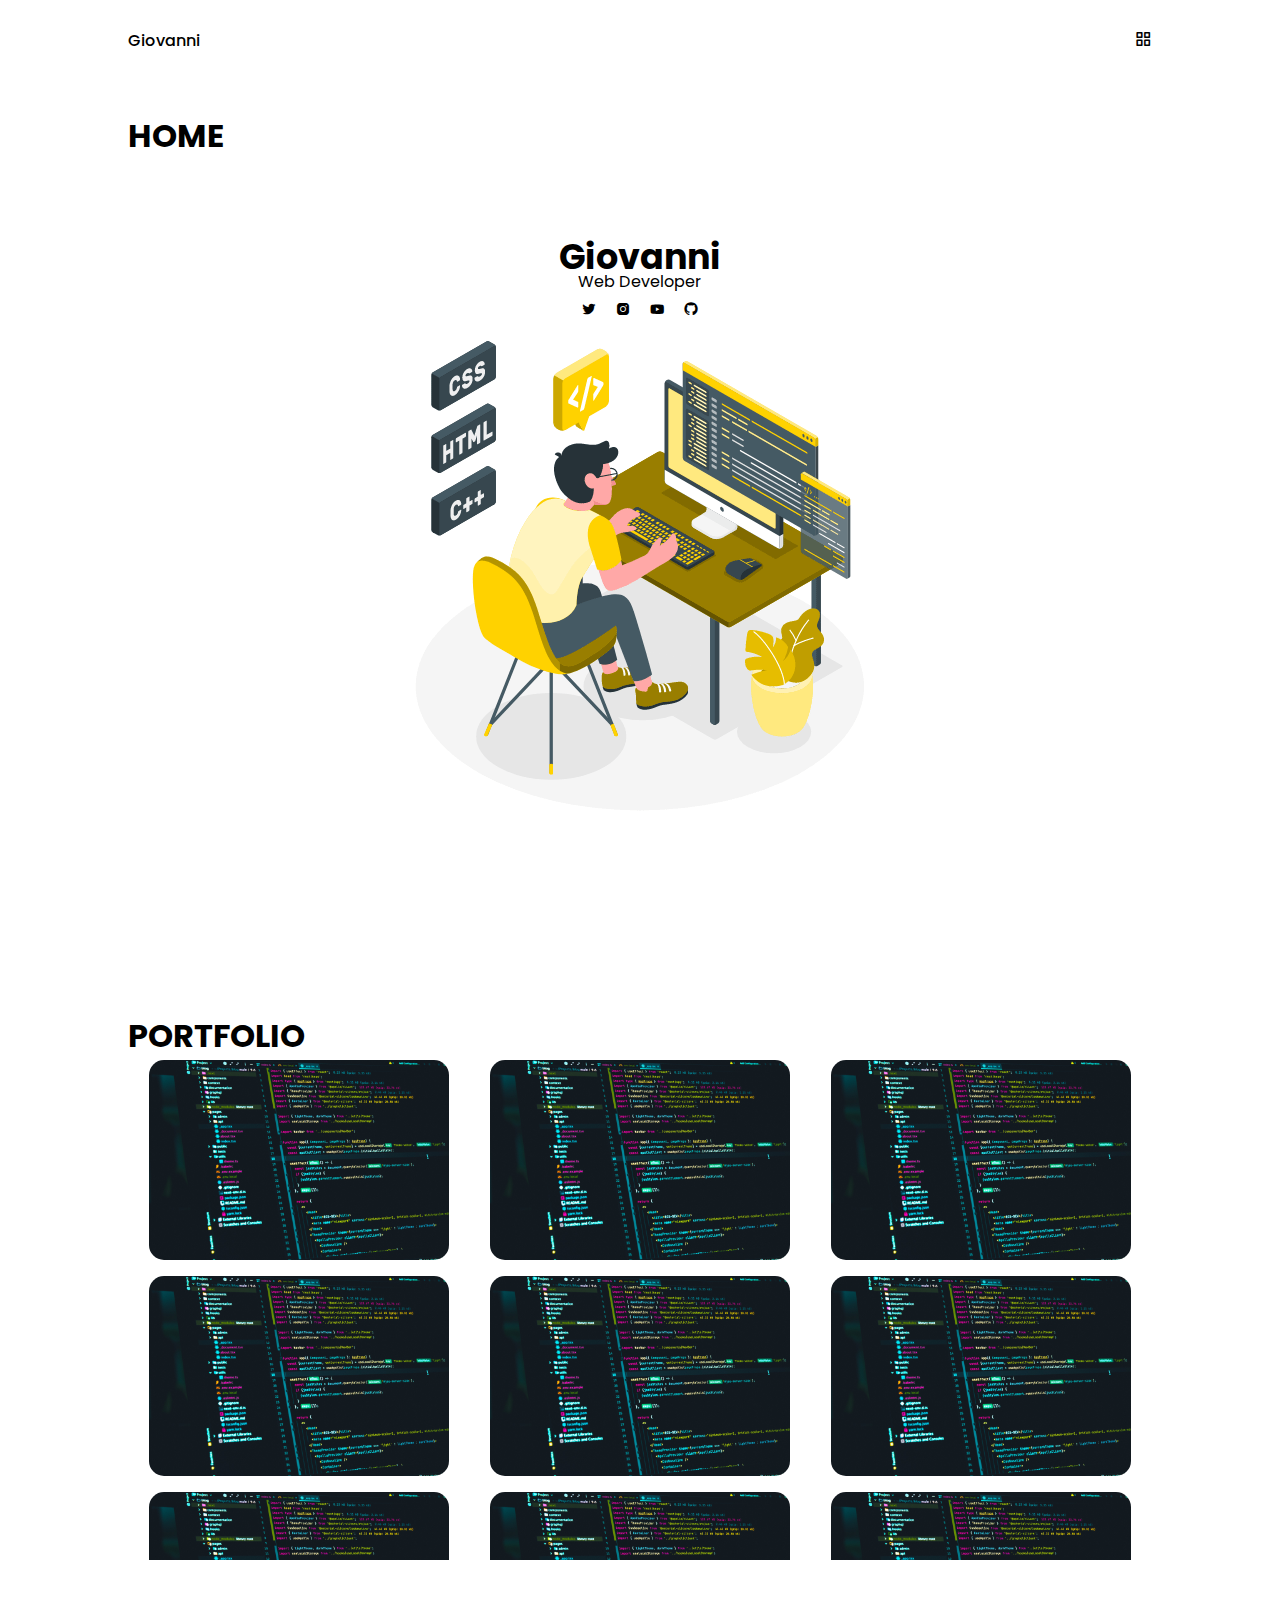
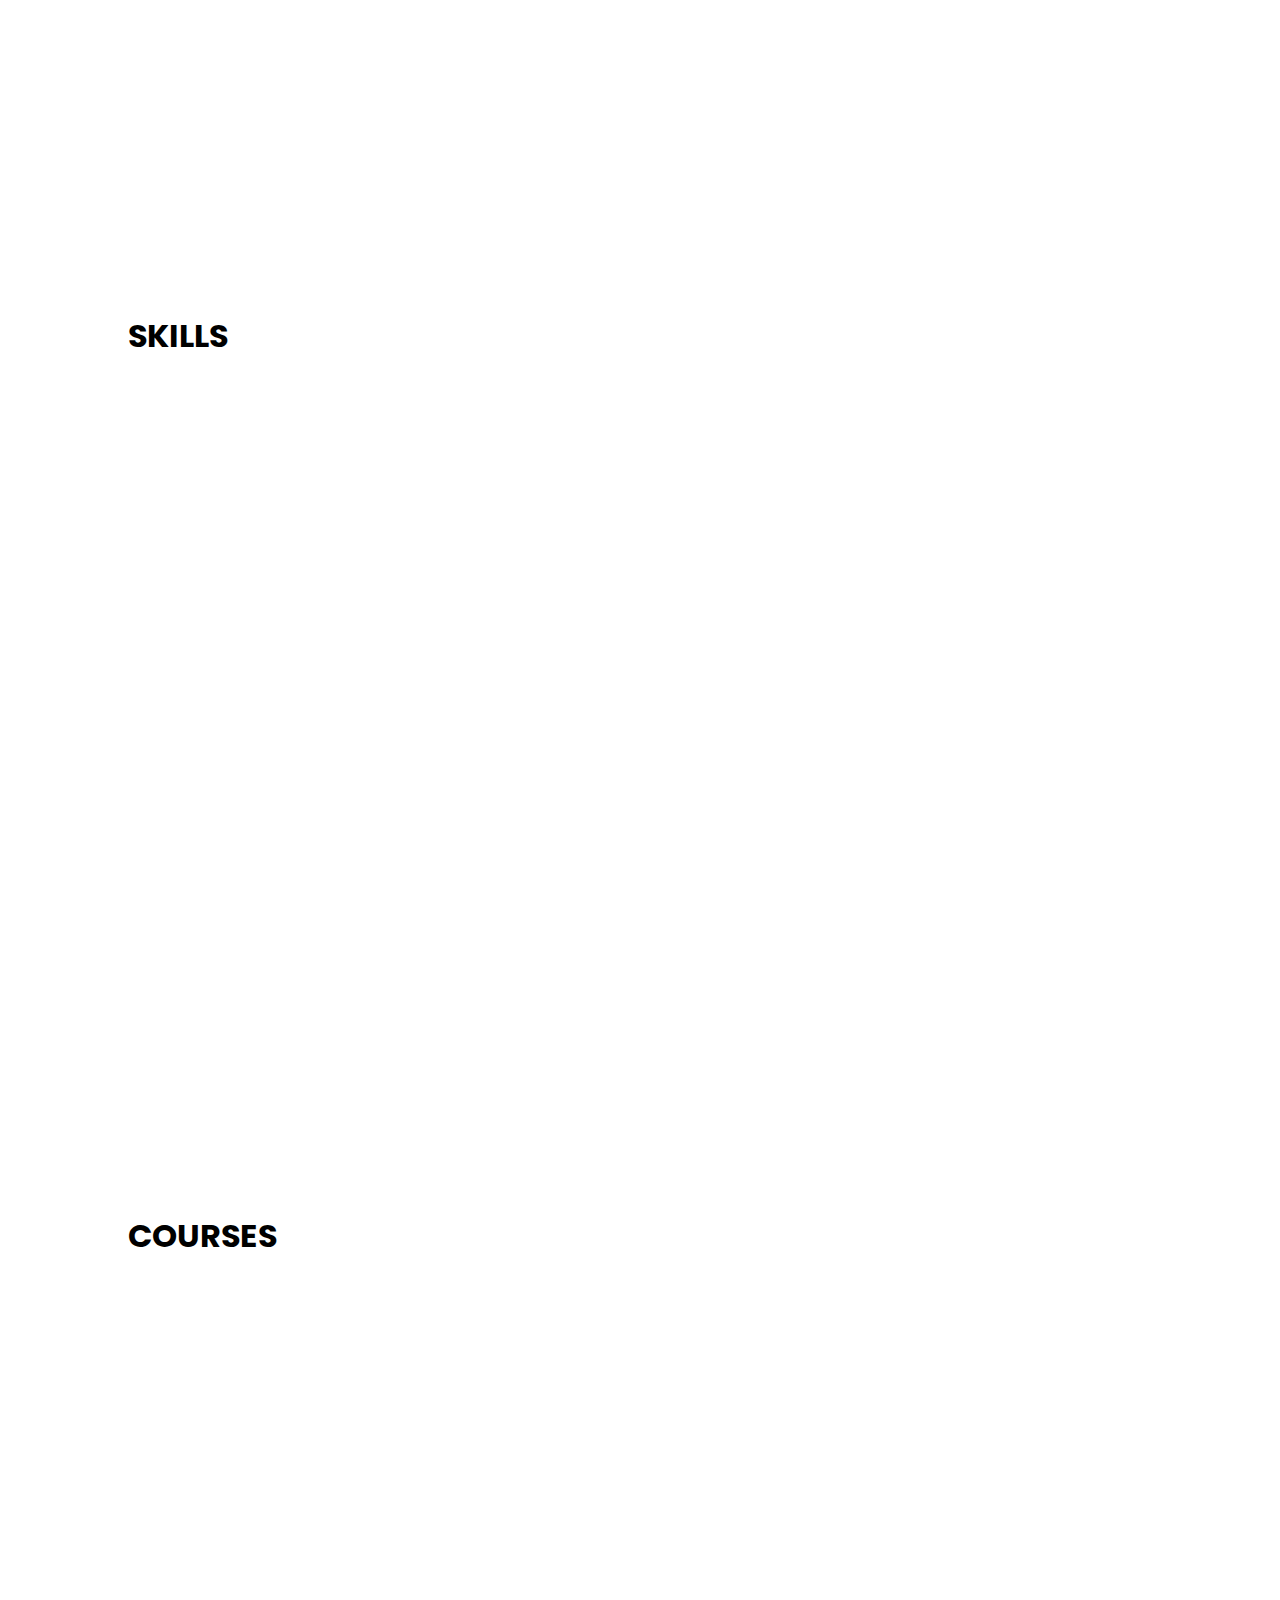
==== docs/index.html @ 95c9ff00 "docs" ====
<!doctype html><html lang="en"><head><meta charset="UTF-8"><meta http-equiv="X-UA-Compatible" content="IE=edge"><meta name="viewport" content="width=device-width,initial-scale=1"><link href="https://unpkg.com/boxicons@2.1.2/css/boxicons.min.css" rel="stylesheet"><title>Webpack</title><script defer="defer" src="main.afb936fff9f3e58ac8fa.js"></script><link href="main.b2304d4739139dc75628.css" rel="stylesheet"></head><body><nav class="nav" id="nav"><div class="nav__menu container" id="nav-menu"><div class="nav__shape"></div><div class="nav__close" id="nav-close"><i class="bx bx-x"></i></div><div class="nav__data"><div class="nav__mask"><img src="assets/img/perfil.jpg" alt="" class="nav__img"></div><span class="nav__greeting">Hi, I'm</span><h1 class="nav__name">Giovanni<br>Nunutzi</h1></div><ul class="nav__list"><li class="nav__item"><a href="#home" class="nav__link .active-link"><i class="bx bx-home-heart"></i> Home</a></li><li class="nav__item"><a href="#portfolio" class="nav__link"><i class="bx bx-briefcase-alt"></i> Portfolio</a></li><li class="nav__item"><a href="#skills" class="nav__link"><i class="bx bx-book-alt"></i> Skills</a></li><li class="nav__item"><a href="#courses" class="nav__link"><i class="bx bx-message-detail"></i> Courses</a></li></ul></div></nav><main class="main" id="main"><header class="header" id="header"><nav class="header__nav container"><a href="#" class="header__logo">Giovanni</a><div class="header__toggle" id="header-toggle"><i class="bx bx-grid-alt"></i></div></nav></header><section class="section section__height container" id="home"><h1>HOME</h1><div class="content-home"><div class="perfil-info"><h1>Giovanni</h1><p>Web Developer</p><div class="list-social"><a href="https://twitter.com/Nunutzi12" target="_blank"><i class="bx bxl-twitter"></i></a> <a href="https://www.instagram.com/nunutzi12/?hl=es" target="_blank"><i class="bx bxl-instagram-alt"></i></a> <a href="https://www.youtube.com/channel/UCBeeh33LNz9o063bgD8HY-w" target="_blank"><i class="bx bxl-youtube"></i></a> <a href="https://github.com/Nunutzi1" target="_blank"><i class="bx bxl-github"></i></a></div></div><div><img src="assets/img/programming.gif" alt=""></div></div></section><section class="section section__height container" id="portfolio"><h1>PORTFOLIO</h1><div class="content-portfolio"><div class="content-projects"><div class="content-img"><img src="assets/img/java.jpg" alt=""><br></div><div class="content-img"><img src="assets/img/java.jpg" alt=""></div><div class="content-img"><img src="assets/img/java.jpg" alt=""></div><div class="content-img"><img src="assets/img/java.jpg" alt=""></div><div class="content-img"><img src="assets/img/java.jpg" alt=""></div><div class="content-img"><img src="assets/img/java.jpg" alt=""></div><div class="content-img"><img src="assets/img/java.jpg" alt=""></div><div class="content-img"><img src="assets/img/java.jpg" alt=""></div><div class="content-img"><img src="assets/img/java.jpg" alt=""></div></div></div></section><section class="section section__height container" id="skills"><h1>SKILLS</h1></section><section class="section section__height container" id="courses"><h1>COURSES</h1></section></main></body></html>
---- docs/main.b2304d4739139dc75628.css ----
@import url(https://fonts.googleapis.com/css2?family=Poppins:wght@400;500;600&display=swap);:root{--header-height:3.5rem;--first-color:#ff00c8;--first-color-shape:#ffe100;--title-color:#fff;--text-color:#000;--body-color:#fff;--container-color:#fff;--title-color-dark:#fff;--text-color-dark:#000;--container-color-dark:#d79404;--body-font:"Poppins",sans-serif;--big-font-size:1.5rem;--normal-font-size:.938rem;--small-font-size:.813rem;--z-fixed:100}@media screen and (min-width:968px){:root{--big-font-size:2rem;--normal-font-size:1rem;--small-font-size:.875rem}}*{box-sizing:border-box;margin:0;padding:0}html{scroll-behavior:smooth}body,html{overflow-x:hidden}body{font-family:var(--body-font);font-size:var(--normal-font-size)}body,h1,h2,h3{color:var(--text-color)}ul{list-style:none}a{text-decoration:none}img{height:auto;max-width:100%}.container{margin-left:1.5rem;margin-right:1.5rem;max-width:1024px}.section{padding:4.5rem 0 1rem}.nav,.section__height{height:100vh}.nav{background-color:var(--container-color-dark);left:0;padding-top:2rem;position:fixed;top:0;width:100%}.nav__shape{background-color:var(--first-color-shape);border-radius:50%;filter:blur(90px);height:200px;left:-2rem;position:absolute;top:-2rem;width:200px}.nav__close{color:var(--text-color-dark);cursor:pointer;display:inline-flex;font-size:1.8rem;margin-bottom:3.5rem;position:relative}.nav__img{height:100%;width:100%}.nav__mask{border-radius:1.5rem;height:80px;margin-bottom:1rem;overflow:hidden;width:80px}.nav__data{margin-bottom:3rem;position:relative}.nav__greeting{color:var(--text-color-dark);display:block;font-size:var(--small-font-size);font-weight:500;margin-bottom:.25rem}.nav__name{color:var(--title-color-dark);font-size:var(--big-font-size);line-height:130%}.nav__list{display:flex;flex-direction:column;row-gap:1.5rem}.nav__link{align-items:center;color:var(--text-color-dark);column-gap:1rem;display:inline-flex;font-size:var(--small-font-size);font-weight:500;transition:.3s}.nav__link i{font-size:1.15rem}.nav__link:hover{color:var(--title-color-dark)}.main{position:relative;transition:.4s}.header,.main{background-color:var(--body-color)}.header{left:0;position:fixed;top:0;width:100%;z-index:var(--z-fixed)}.header__nav{align-items:center;display:flex;height:var(--header-height);justify-content:space-between}.header__logo,.header__toggle{color:var(--text-color)}.header__logo{font-weight:500}.header__toggle{cursor:pointer;font-size:1.15rem}.show-menu{transform:translate(70%)}.scroll-header{box-shadow:0 1px 4px rgba(255,0,204,.1)}.active-link{color:var(--title-color-dark)}@media screen and (max-width:320px){.container{margin-left:1rem;margin-right:1rem}}@media screen and (min-width:767px){.show-menu{transform:translate(40%)}}@media screen and (min-width:1024px){.container{margin-left:auto;margin-right:auto}.section{padding:7rem 0 2rem}.header__nav{height:calc(var(--header-height) + 1.5rem)}.nav__shape{height:350px;width:350px}.nav__mask{border-radius:2rem;height:100px;margin-bottom:2rem;width:100px}.nav__link{font-size:var(--normal-font-size)}.nav__link i{font-size:1.25rem}}.content-home{align-items:center;column-gap:2rem;height:100%;justify-content:center;width:100%}.perfil{border-radius:50%;height:180px;overflow:hidden;width:180px}.perfil img{height:100%;width:100%}.perfil-info{align-items:center;display:flex;flex-direction:column;justify-content:center;line-height:155%}.perfil-info h1{font-size:35px;font-weight:700}.list-social{justify-content:center}.bxl-twitter{border-radius:27%;cursor:pointer;padding:7px;transition:.5s}.bxl-twitter:hover{background-color:#e8e4e4;color:#03c8c8}.bxl-instagram-alt{border-radius:27%;cursor:pointer;padding:7px;transition:.5s}.bxl-instagram-alt:hover{background-color:#e8e4e4;color:#c200bf}.bxl-youtube{border-radius:27%;cursor:pointer;padding:7px;transition:.5s}.bxl-youtube:hover{background-color:#e8e4e4;color:brown}.bxl-github{border-radius:27%;cursor:pointer;padding:7px;transition:.5s}.bxl-github:hover{background-color:#e8e4e4;color:orange}.perfil-info a{color:#000;text-decoration:none}@media screen and (max-width:320px){.content-home{display:flex;flex-direction:column}}@media screen and (min-width:767px){.content-home{display:flex;flex-direction:column}}.content-projects{align-items:center;display:grid;grid-template-columns:1fr 1fr 1fr;height:500px;justify-content:center;overflow-y:scroll;row-gap:1rem;width:100%}.content-img{border-radius:15px;height:200px;justify-self:center;overflow:hidden;width:300px}.content-img img{height:100%;width:100%}@media screen and (max-width:390px){.content-projects{grid-template-columns:1fr;height:340px;width:100%}.content-img{border-radius:10px;height:150px;justify-self:center;margin-top:1rem;overflow:hidden;width:200px}}@media (min-width:390px) and (max-width:767px){.content-projects{grid-template-columns:1fr;height:500px;width:100%}.content-img{border-radius:10px;height:200px;justify-self:center;margin-top:1rem;overflow:hidden;width:350px}}@media screen and (min-width:1024px){.content-projects::-webkit-scrollbar{display:none}}
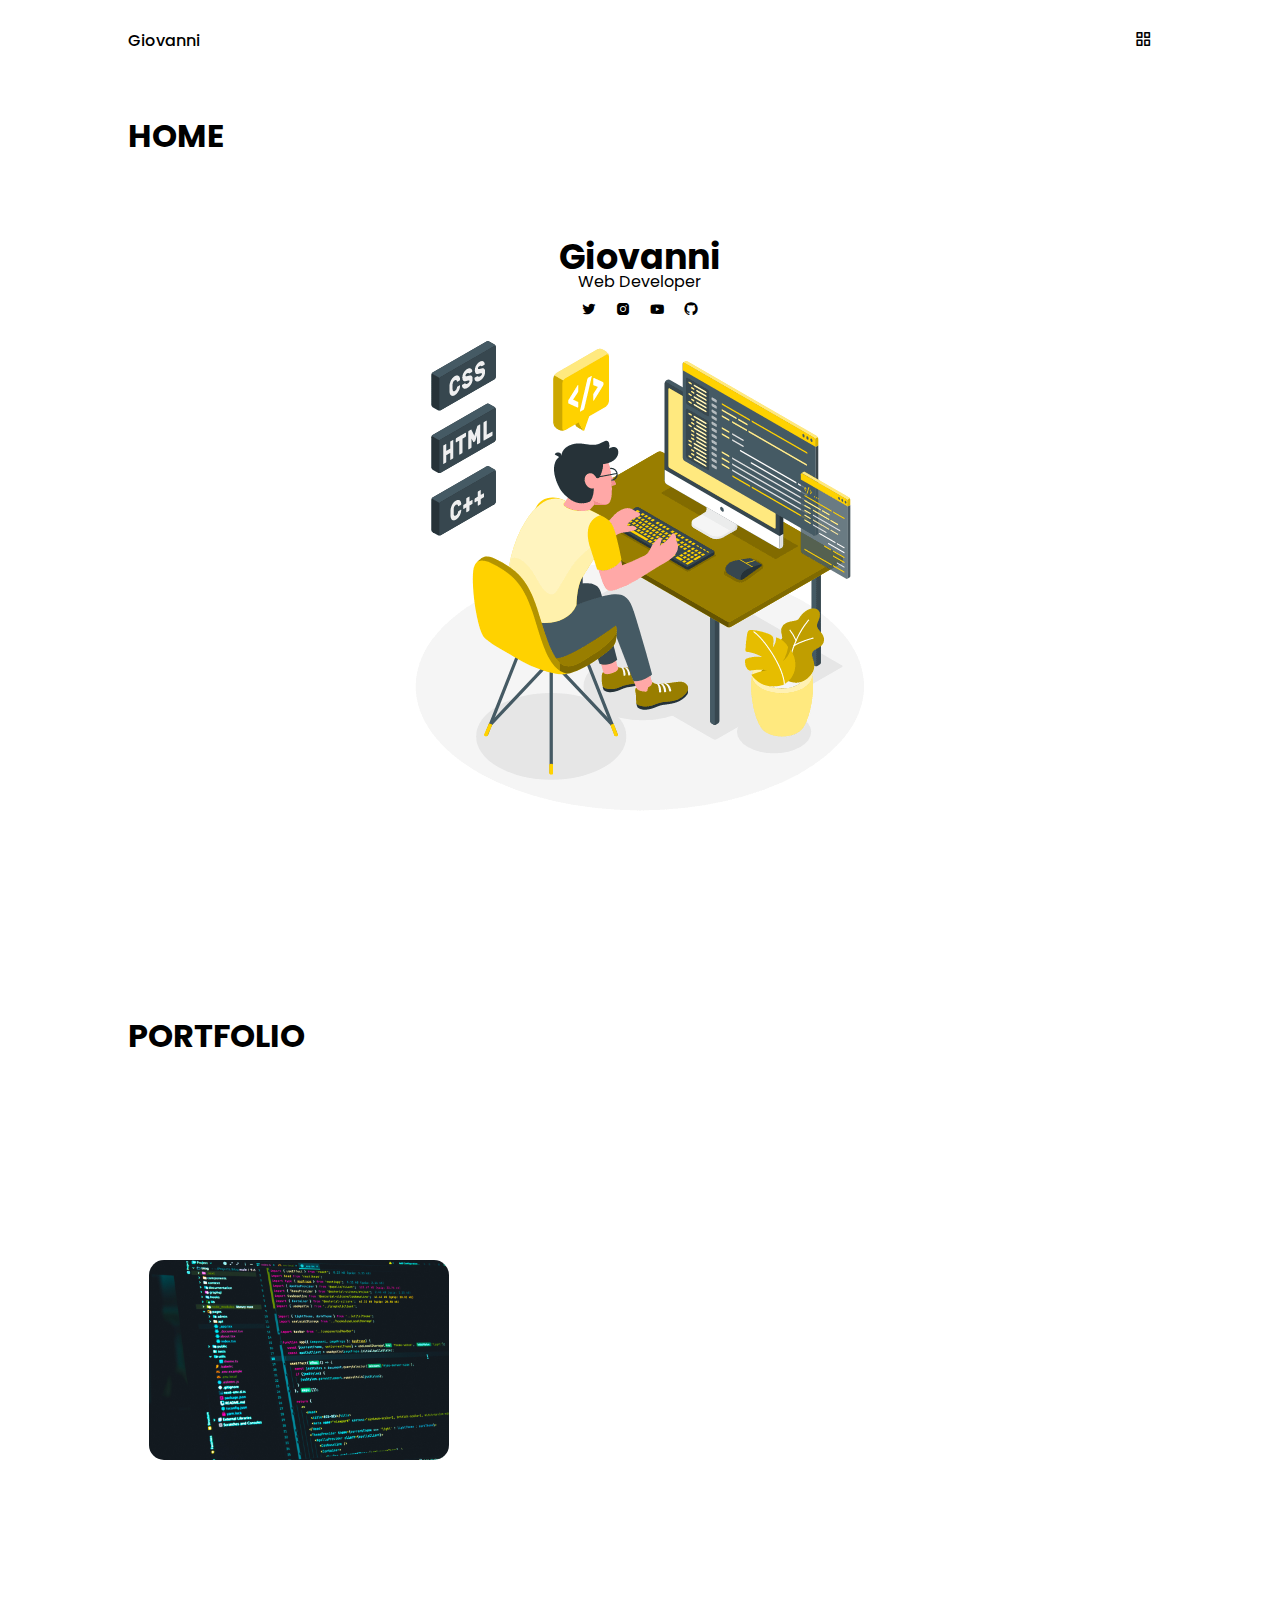
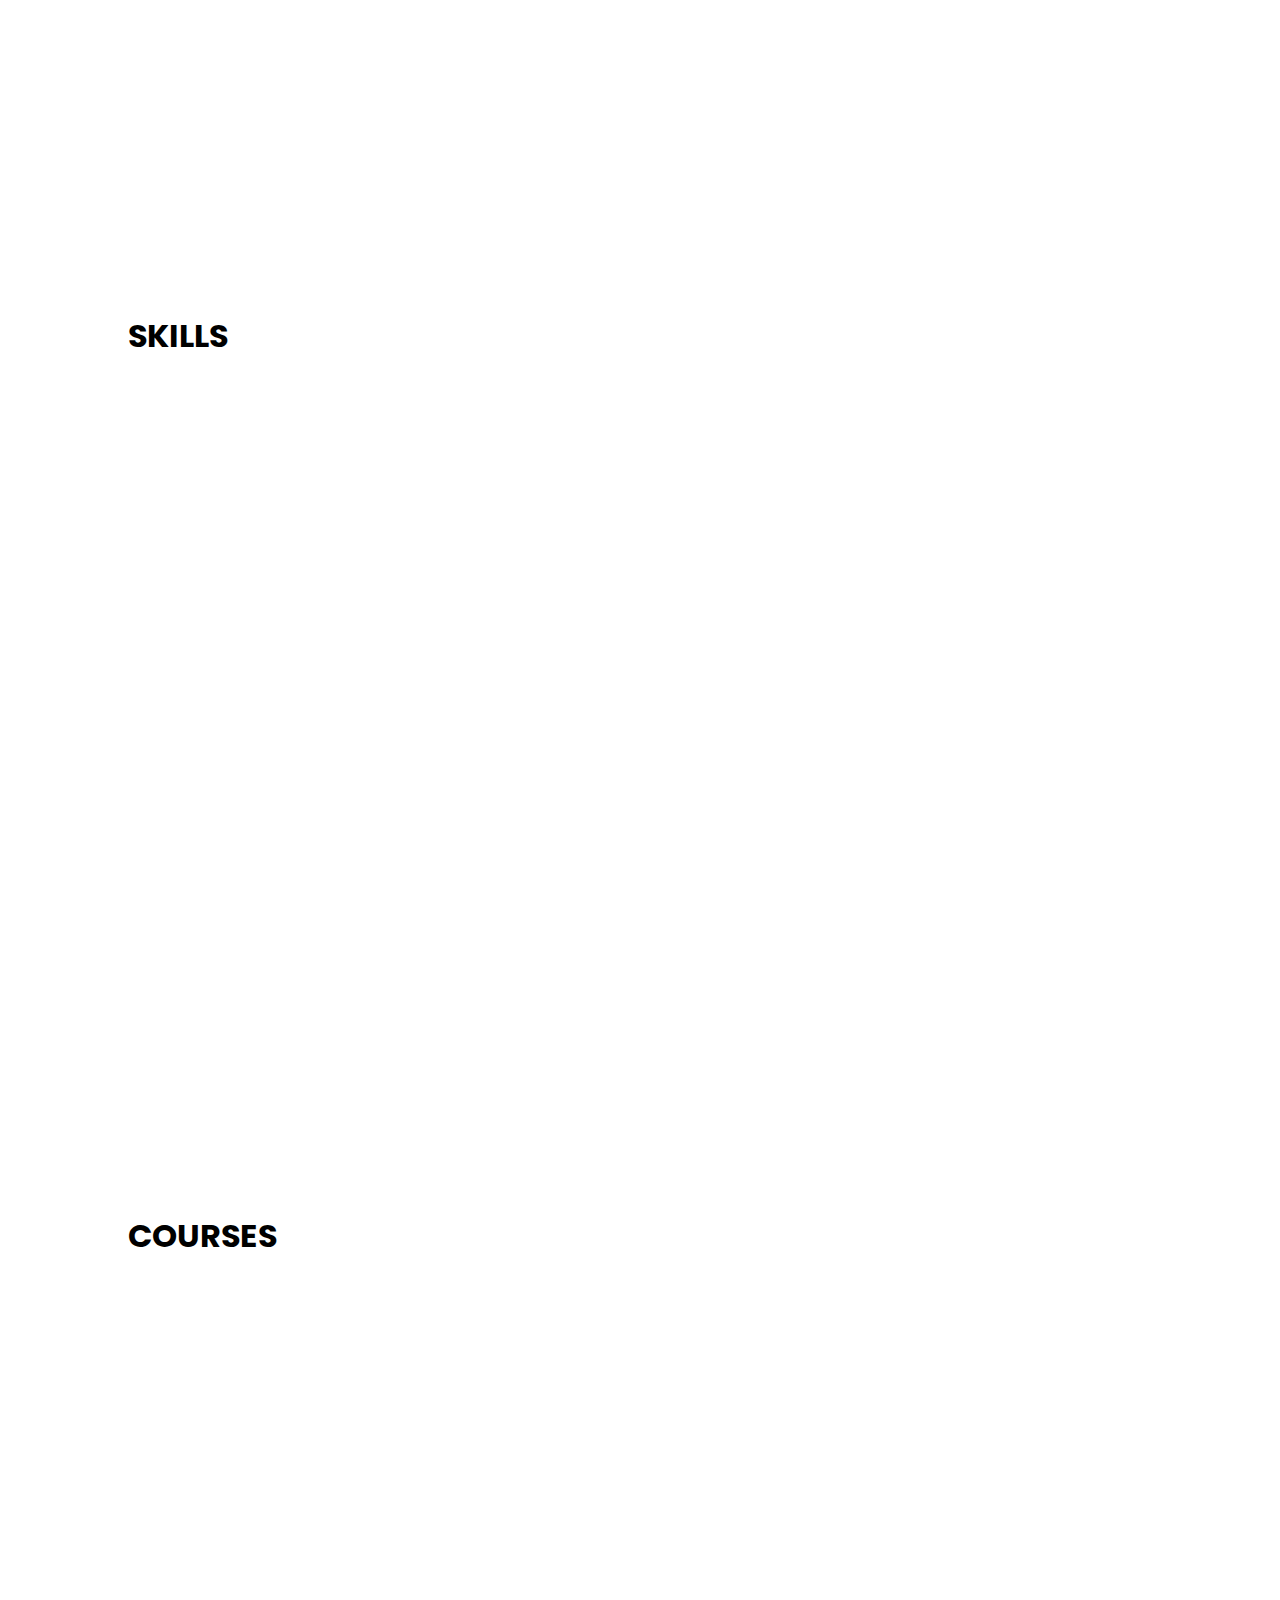
==== commit b872a845: "Panel" ====
--- a/docs/index.html
+++ b/docs/index.html
@@ -1 +1 @@
-<!doctype html><html lang="en"><head><meta charset="UTF-8"><meta http-equiv="X-UA-Compatible" content="IE=edge"><meta name="viewport" content="width=device-width,initial-scale=1"><link href="https://unpkg.com/boxicons@2.1.2/css/boxicons.min.css" rel="stylesheet"><title>Webpack</title><script defer="defer" src="main.afb936fff9f3e58ac8fa.js"></script><link href="main.b2304d4739139dc75628.css" rel="stylesheet"></head><body><nav class="nav" id="nav"><div class="nav__menu container" id="nav-menu"><div class="nav__shape"></div><div class="nav__close" id="nav-close"><i class="bx bx-x"></i></div><div class="nav__data"><div class="nav__mask"><img src="assets/img/perfil.jpg" alt="" class="nav__img"></div><span class="nav__greeting">Hi, I'm</span><h1 class="nav__name">Giovanni<br>Nunutzi</h1></div><ul class="nav__list"><li class="nav__item"><a href="#home" class="nav__link .active-link"><i class="bx bx-home-heart"></i> Home</a></li><li class="nav__item"><a href="#portfolio" class="nav__link"><i class="bx bx-briefcase-alt"></i> Portfolio</a></li><li class="nav__item"><a href="#skills" class="nav__link"><i class="bx bx-book-alt"></i> Skills</a></li><li class="nav__item"><a href="#courses" class="nav__link"><i class="bx bx-message-detail"></i> Courses</a></li></ul></div></nav><main class="main" id="main"><header class="header" id="header"><nav class="header__nav container"><a href="#" class="header__logo">Giovanni</a><div class="header__toggle" id="header-toggle"><i class="bx bx-grid-alt"></i></div></nav></header><section class="section section__height container" id="home"><h1>HOME</h1><div class="content-home"><div class="perfil-info"><h1>Giovanni</h1><p>Web Developer</p><div class="list-social"><a href="https://twitter.com/Nunutzi12" target="_blank"><i class="bx bxl-twitter"></i></a> <a href="https://www.instagram.com/nunutzi12/?hl=es" target="_blank"><i class="bx bxl-instagram-alt"></i></a> <a href="https://www.youtube.com/channel/UCBeeh33LNz9o063bgD8HY-w" target="_blank"><i class="bx bxl-youtube"></i></a> <a href="https://github.com/Nunutzi1" target="_blank"><i class="bx bxl-github"></i></a></div></div><div><img src="assets/img/programming.gif" alt=""></div></div></section><section class="section section__height container" id="portfolio"><h1>PORTFOLIO</h1><div class="content-portfolio"><div class="content-projects"><div class="content-img"><img src="assets/img/java.jpg" alt=""><br></div><div class="content-img"><img src="assets/img/java.jpg" alt=""></div><div class="content-img"><img src="assets/img/java.jpg" alt=""></div><div class="content-img"><img src="assets/img/java.jpg" alt=""></div><div class="content-img"><img src="assets/img/java.jpg" alt=""></div><div class="content-img"><img src="assets/img/java.jpg" alt=""></div><div class="content-img"><img src="assets/img/java.jpg" alt=""></div><div class="content-img"><img src="assets/img/java.jpg" alt=""></div><div class="content-img"><img src="assets/img/java.jpg" alt=""></div></div></div></section><section class="section section__height container" id="skills"><h1>SKILLS</h1></section><section class="section section__height container" id="courses"><h1>COURSES</h1></section></main></body></html>+<!doctype html><html lang="en"><head><meta charset="UTF-8"><meta http-equiv="X-UA-Compatible" content="IE=edge"><meta name="viewport" content="width=device-width,initial-scale=1"><link href="https://unpkg.com/boxicons@2.1.2/css/boxicons.min.css" rel="stylesheet"><title>Webpack</title><script defer="defer" src="main.afb936fff9f3e58ac8fa.js"></script><link href="main.de2f3ad01c853ad56653.css" rel="stylesheet"></head><body><nav class="nav" id="nav"><div class="nav__menu container" id="nav-menu"><div class="nav__shape"></div><div class="nav__close" id="nav-close"><i class="bx bx-x"></i></div><div class="nav__data"><div class="nav__mask"><img src="assets/img/perfil.jpg" alt="" class="nav__img"></div><span class="nav__greeting">Hi, I'm</span><h1 class="nav__name">Giovanni<br>Nunutzi</h1></div><ul class="nav__list"><li class="nav__item"><a href="#home" class="nav__link .active-link"><i class="bx bx-home-heart"></i> Home</a></li><li class="nav__item"><a href="#portfolio" class="nav__link"><i class="bx bx-briefcase-alt"></i> Portfolio</a></li><li class="nav__item"><a href="#skills" class="nav__link"><i class="bx bx-book-alt"></i> Skills</a></li><li class="nav__item"><a href="#courses" class="nav__link"><i class="bx bx-message-detail"></i> Courses</a></li></ul></div></nav><main class="main" id="main"><header class="header" id="header"><nav class="header__nav container"><a href="#" class="header__logo">Giovanni</a><div class="header__toggle" id="header-toggle"><i class="bx bx-grid-alt"></i></div></nav></header><section class="section section__height container" id="home"><h1>HOME</h1><div class="content-home"><div class="perfil-info"><h1>Giovanni</h1><p>Web Developer</p><div class="list-social"><a href="https://twitter.com/Nunutzi12" target="_blank"><i class="bx bxl-twitter"></i></a> <a href="https://www.instagram.com/nunutzi12/?hl=es" target="_blank"><i class="bx bxl-instagram-alt"></i></a> <a href="https://www.youtube.com/channel/UCBeeh33LNz9o063bgD8HY-w" target="_blank"><i class="bx bxl-youtube"></i></a> <a href="https://github.com/Nunutzi1" target="_blank"><i class="bx bxl-github"></i></a></div></div><div><img src="assets/img/programming.gif" alt=""></div></div></section><section class="section section__height container" id="portfolio"><h1>PORTFOLIO</h1><div class="content-portfolio"><div class="content-projects"><div class="content-img"><img src="assets/img/java.jpg" alt=""><div class="projects-panel"><div><div class="header-panel"><span>Web</span><p>Game Poker</p></div><div class="stack-panel"><span>Stack</span><ul><li>JavaScript</li><li>Webpack</li><li>Nodejs</li></ul></div><div class="icons-panel"><a href="" class="iconf"><i class="bx bx-paperclip"></i> </a><a href="" class="iconf"><i class="bx bxl-gitlab"></i></a></div></div></div></div></div></div></section><section class="section section__height container" id="skills"><h1>SKILLS</h1></section><section class="section section__height container" id="courses"><h1>COURSES</h1></section></main></body></html>--- a/docs/main.de2f3ad01c853ad56653.css
+++ b/docs/main.de2f3ad01c853ad56653.css
@@ -0,0 +1 @@
+@import url(https://fonts.googleapis.com/css2?family=Poppins:wght@400;500;600&display=swap);:root{--header-height:3.5rem;--first-color:#ff00c8;--first-color-shape:#ffe100;--title-color:#fff;--text-color:#000;--body-color:#fff;--container-color:#fff;--title-color-dark:#fff;--text-color-dark:#000;--container-color-dark:#d79404;--body-font:"Poppins",sans-serif;--big-font-size:1.5rem;--normal-font-size:.938rem;--small-font-size:.813rem;--z-fixed:100}@media screen and (min-width:968px){:root{--big-font-size:2rem;--normal-font-size:1rem;--small-font-size:.875rem}}*{box-sizing:border-box;margin:0;padding:0}html{scroll-behavior:smooth}body,html{overflow-x:hidden}body{font-family:var(--body-font);font-size:var(--normal-font-size)}body,h1,h2,h3{color:var(--text-color)}ul{list-style:none}a{text-decoration:none}img{height:auto;max-width:100%}.container{margin-left:1.5rem;margin-right:1.5rem;max-width:1024px}.section{padding:4.5rem 0 1rem}.nav,.section__height{height:100vh}.nav{background-color:var(--container-color-dark);left:0;padding-top:2rem;position:fixed;top:0;width:100%}.nav__shape{background-color:var(--first-color-shape);border-radius:50%;filter:blur(90px);height:200px;left:-2rem;position:absolute;top:-2rem;width:200px}.nav__close{color:var(--text-color-dark);cursor:pointer;display:inline-flex;font-size:1.8rem;margin-bottom:3.5rem;position:relative}.nav__img{height:100%;width:100%}.nav__mask{border-radius:1.5rem;height:80px;margin-bottom:1rem;overflow:hidden;width:80px}.nav__data{margin-bottom:3rem;position:relative}.nav__greeting{color:var(--text-color-dark);display:block;font-size:var(--small-font-size);font-weight:500;margin-bottom:.25rem}.nav__name{color:var(--title-color-dark);font-size:var(--big-font-size);line-height:130%}.nav__list{display:flex;flex-direction:column;row-gap:1.5rem}.nav__link{align-items:center;color:var(--text-color-dark);column-gap:1rem;display:inline-flex;font-size:var(--small-font-size);font-weight:500;transition:.3s}.nav__link i{font-size:1.15rem}.nav__link:hover{color:var(--title-color-dark)}.main{position:relative;transition:.4s}.header,.main{background-color:var(--body-color)}.header{left:0;position:fixed;top:0;width:100%;z-index:var(--z-fixed)}.header__nav{align-items:center;display:flex;height:var(--header-height);justify-content:space-between}.header__logo,.header__toggle{color:var(--text-color)}.header__logo{font-weight:500}.header__toggle{cursor:pointer;font-size:1.15rem}.show-menu{transform:translate(70%)}.scroll-header{box-shadow:0 1px 4px rgba(255,0,204,.1)}.active-link{color:var(--title-color-dark)}@media screen and (max-width:320px){.container{margin-left:1rem;margin-right:1rem}}@media screen and (min-width:767px){.show-menu{transform:translate(40%)}}@media screen and (min-width:1024px){.container{margin-left:auto;margin-right:auto}.section{padding:7rem 0 2rem}.header__nav{height:calc(var(--header-height) + 1.5rem)}.nav__shape{height:350px;width:350px}.nav__mask{border-radius:2rem;height:100px;margin-bottom:2rem;width:100px}.nav__link{font-size:var(--normal-font-size)}.nav__link i{font-size:1.25rem}}.content-home{align-items:center;column-gap:2rem;height:100%;justify-content:center;width:100%}.perfil{border-radius:50%;height:180px;overflow:hidden;width:180px}.perfil img{height:100%;width:100%}.perfil-info{align-items:center;display:flex;flex-direction:column;justify-content:center;line-height:155%}.perfil-info h1{font-size:35px;font-weight:700}.list-social{justify-content:center}.bxl-twitter{border-radius:27%;cursor:pointer;padding:7px;transition:.5s}.bxl-twitter:hover{background-color:#e8e4e4;color:#03c8c8}.bxl-instagram-alt{border-radius:27%;cursor:pointer;padding:7px;transition:.5s}.bxl-instagram-alt:hover{background-color:#e8e4e4;color:#c200bf}.bxl-youtube{border-radius:27%;cursor:pointer;padding:7px;transition:.5s}.bxl-youtube:hover{background-color:#e8e4e4;color:brown}.bxl-github{border-radius:27%;cursor:pointer;padding:7px;transition:.5s}.bxl-github:hover{background-color:#e8e4e4;color:orange}.perfil-info a{color:#000;text-decoration:none}@media screen and (max-width:500px){.content-home{display:flex;flex-direction:column}}@media screen and (min-width:767px){.content-home{display:flex;flex-direction:column}}.content-projects{align-items:center;display:grid;grid-template-columns:1fr 1fr 1fr;height:600px;justify-content:center;overflow-y:scroll;row-gap:1rem;width:100%}.content-img{border-radius:15px;height:200px;justify-self:center;overflow:hidden;position:relative;width:300px}.content-img img,.projects-panel{height:100%;width:100%}.projects-panel{align-items:center;background-color:rgba(57,57,57,.5);bottom:-100%;color:#f0f8ff;display:grid;left:0;padding:1rem;position:absolute;transition:1s}.header-panel{display:flex;justify-content:space-between}.header-panel span{color:#c6c6c6;font-size:15px;font-weight:600}.header-panel p{font-weight:600}.stack-panel{display:flex;justify-content:space-around;margin-bottom:5px}.stack-panel span{background-color:rgba(48,191,0,.741);font-weight:500;height:25px;justify-content:center;padding:3px}.icons-panel,.stack-panel span{align-items:center;display:flex}.icons-panel{background-color:#fffdfd;border-radius:10px;justify-content:space-between;padding:.3rem}.icons-panel .iconf{border:none;border-radius:10px;color:#000;display:flex;font-size:1.5rem;justify-content:center;padding:1rem;transition:1s;width:100%}.iconf:hover{background-color:#000;color:#fff}.content-img:hover .projects-panel{bottom:0}@media screen and (max-width:390px){.content-projects{grid-template-columns:1fr;height:500px;width:100%}.content-img{border-radius:10px;height:150px;justify-self:center;margin-top:1rem;overflow:hidden;width:auto}.stack-panel{display:none}}@media (min-width:390px) and (max-width:767px){.content-projects{grid-template-columns:1fr;height:500px;width:100%}.content-img{border-radius:10px;height:200px;justify-self:center;margin-top:1rem;overflow:hidden;width:auto}}@media screen and (min-width:1024px){.content-projects::-webkit-scrollbar{display:none}}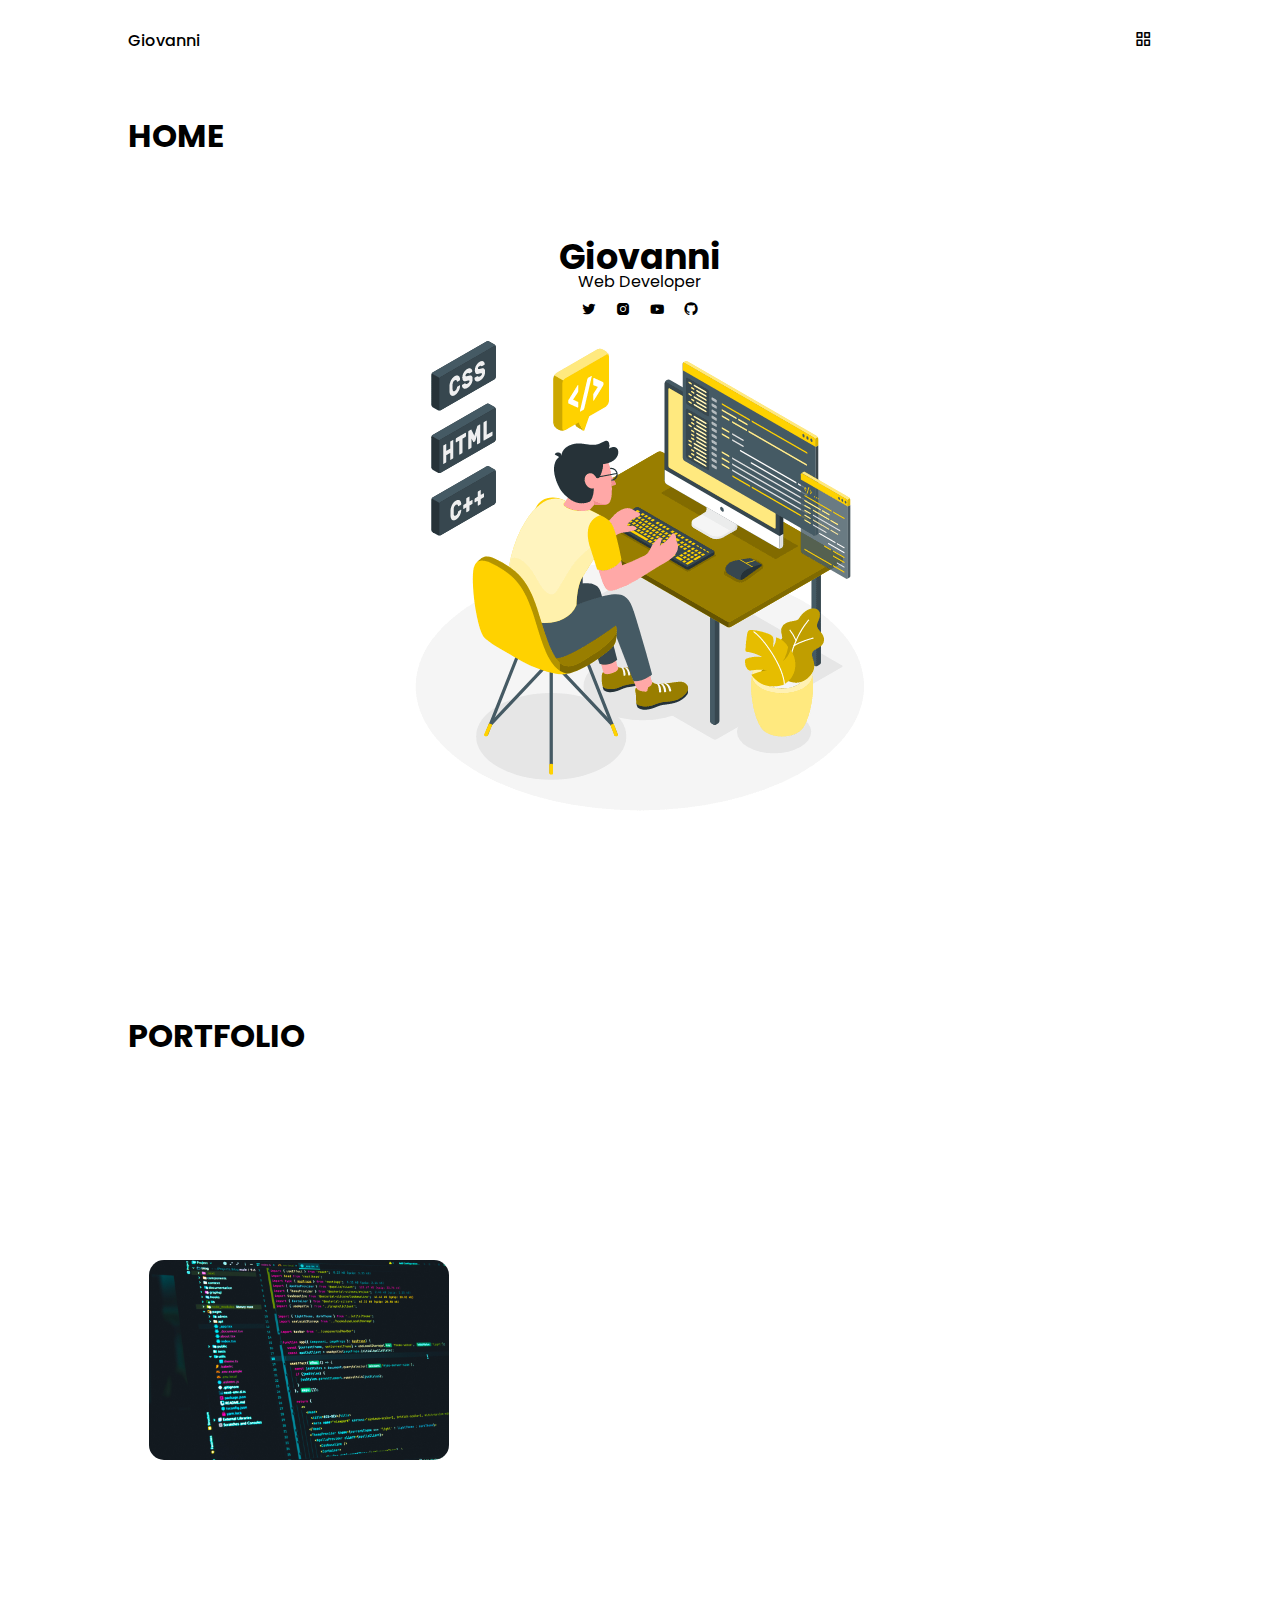
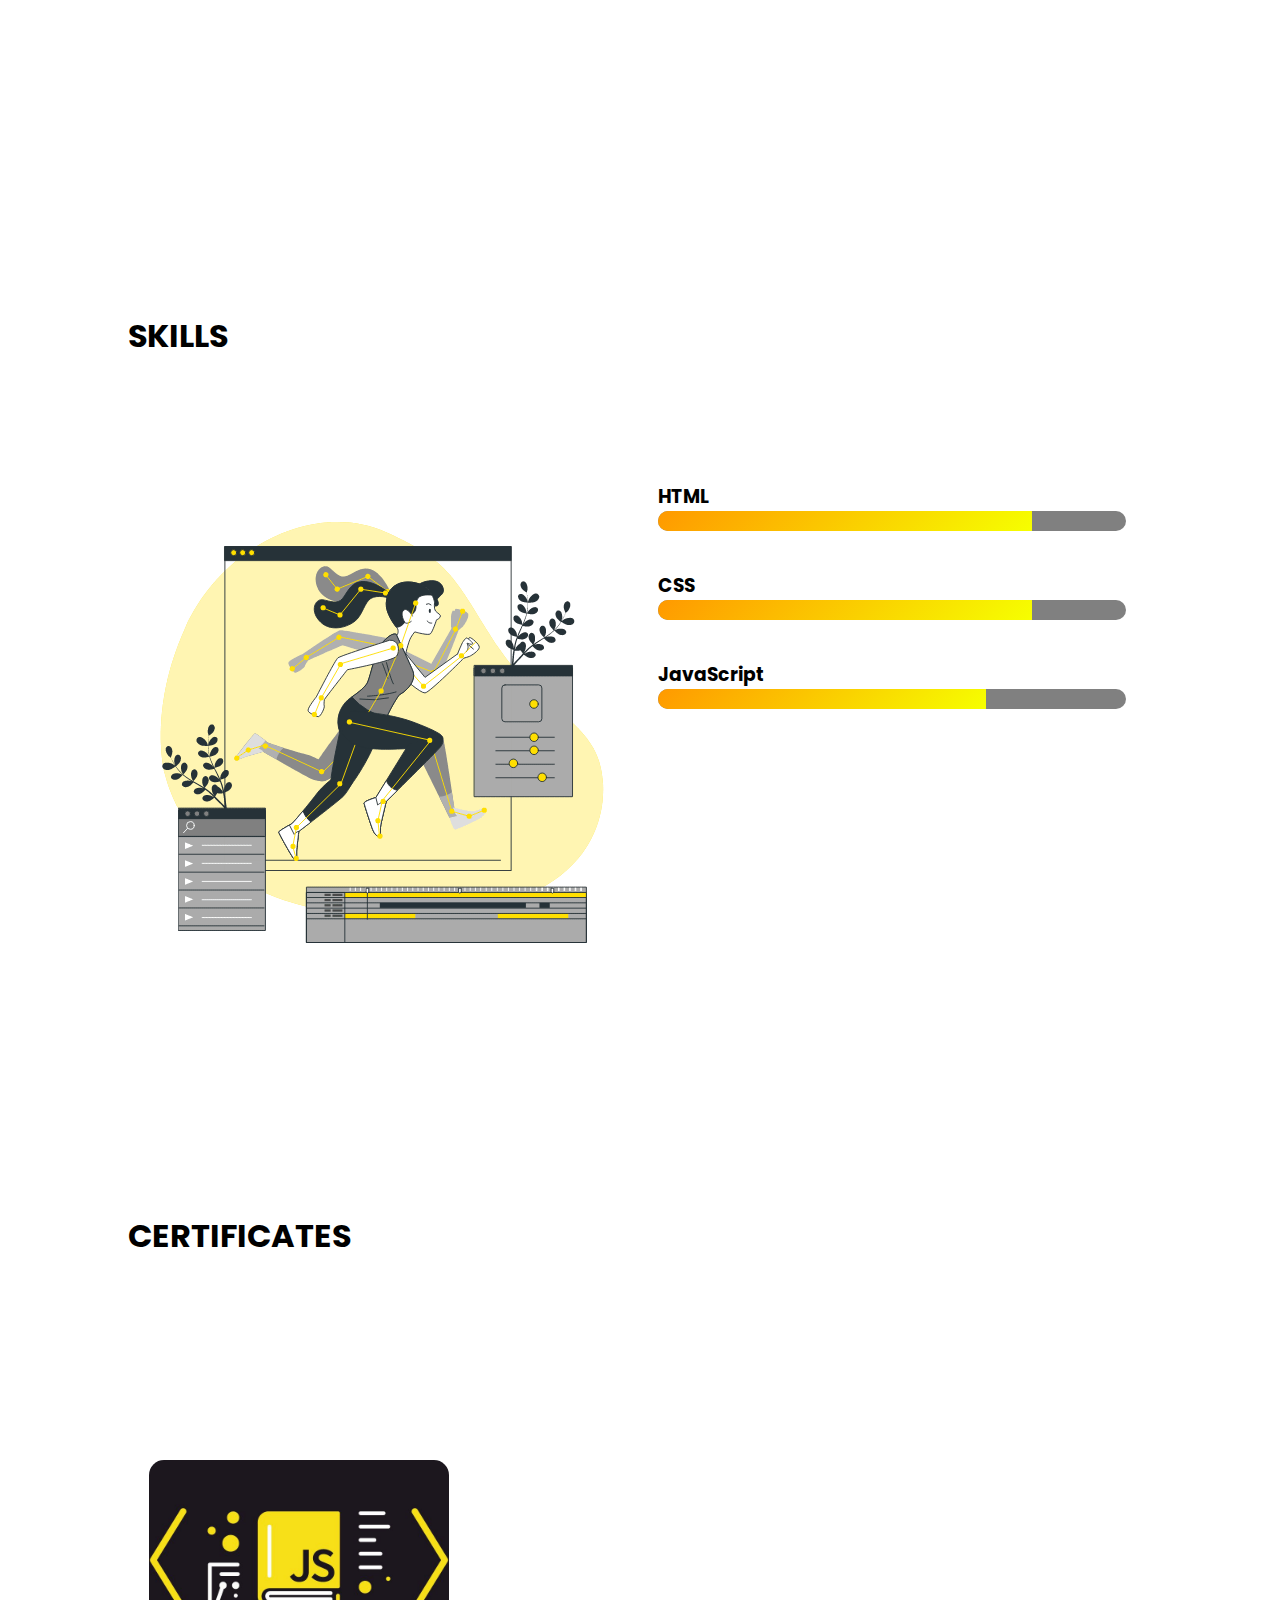
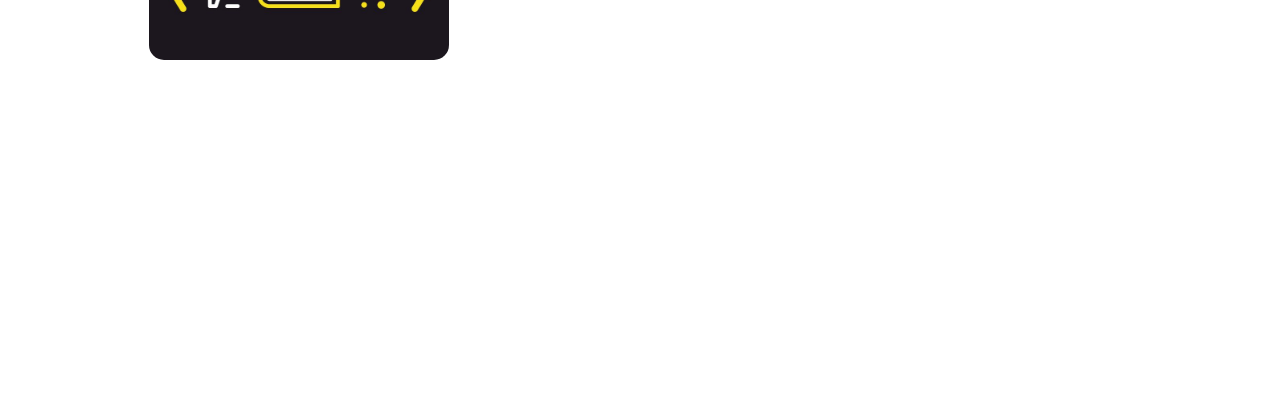
==== commit 5940a482: "Skills and Certificates" ====
--- a/docs/index.html
+++ b/docs/index.html
@@ -1 +1 @@
-<!doctype html><html lang="en"><head><meta charset="UTF-8"><meta http-equiv="X-UA-Compatible" content="IE=edge"><meta name="viewport" content="width=device-width,initial-scale=1"><link href="https://unpkg.com/boxicons@2.1.2/css/boxicons.min.css" rel="stylesheet"><title>Webpack</title><script defer="defer" src="main.afb936fff9f3e58ac8fa.js"></script><link href="main.de2f3ad01c853ad56653.css" rel="stylesheet"></head><body><nav class="nav" id="nav"><div class="nav__menu container" id="nav-menu"><div class="nav__shape"></div><div class="nav__close" id="nav-close"><i class="bx bx-x"></i></div><div class="nav__data"><div class="nav__mask"><img src="assets/img/perfil.jpg" alt="" class="nav__img"></div><span class="nav__greeting">Hi, I'm</span><h1 class="nav__name">Giovanni<br>Nunutzi</h1></div><ul class="nav__list"><li class="nav__item"><a href="#home" class="nav__link .active-link"><i class="bx bx-home-heart"></i> Home</a></li><li class="nav__item"><a href="#portfolio" class="nav__link"><i class="bx bx-briefcase-alt"></i> Portfolio</a></li><li class="nav__item"><a href="#skills" class="nav__link"><i class="bx bx-book-alt"></i> Skills</a></li><li class="nav__item"><a href="#courses" class="nav__link"><i class="bx bx-message-detail"></i> Courses</a></li></ul></div></nav><main class="main" id="main"><header class="header" id="header"><nav class="header__nav container"><a href="#" class="header__logo">Giovanni</a><div class="header__toggle" id="header-toggle"><i class="bx bx-grid-alt"></i></div></nav></header><section class="section section__height container" id="home"><h1>HOME</h1><div class="content-home"><div class="perfil-info"><h1>Giovanni</h1><p>Web Developer</p><div class="list-social"><a href="https://twitter.com/Nunutzi12" target="_blank"><i class="bx bxl-twitter"></i></a> <a href="https://www.instagram.com/nunutzi12/?hl=es" target="_blank"><i class="bx bxl-instagram-alt"></i></a> <a href="https://www.youtube.com/channel/UCBeeh33LNz9o063bgD8HY-w" target="_blank"><i class="bx bxl-youtube"></i></a> <a href="https://github.com/Nunutzi1" target="_blank"><i class="bx bxl-github"></i></a></div></div><div><img src="assets/img/programming.gif" alt=""></div></div></section><section class="section section__height container" id="portfolio"><h1>PORTFOLIO</h1><div class="content-portfolio"><div class="content-projects"><div class="content-img"><img src="assets/img/java.jpg" alt=""><div class="projects-panel"><div><div class="header-panel"><span>Web</span><p>Game Poker</p></div><div class="stack-panel"><span>Stack</span><ul><li>JavaScript</li><li>Webpack</li><li>Nodejs</li></ul></div><div class="icons-panel"><a href="" class="iconf"><i class="bx bx-paperclip"></i> </a><a href="" class="iconf"><i class="bx bxl-gitlab"></i></a></div></div></div></div></div></div></section><section class="section section__height container" id="skills"><h1>SKILLS</h1></section><section class="section section__height container" id="courses"><h1>COURSES</h1></section></main></body></html>+<!doctype html><html lang="en"><head><meta charset="UTF-8"><meta http-equiv="X-UA-Compatible" content="IE=edge"><meta name="viewport" content="width=device-width,initial-scale=1"><link href="https://unpkg.com/boxicons@2.1.2/css/boxicons.min.css" rel="stylesheet"><title>Webpack</title><script defer="defer" src="main.afb936fff9f3e58ac8fa.js"></script><link href="main.3daf39b7b5b25d7f99c6.css" rel="stylesheet"></head><body><nav class="nav" id="nav"><div class="nav__menu container" id="nav-menu"><div class="nav__shape"></div><div class="nav__close" id="nav-close"><i class="bx bx-x"></i></div><div class="nav__data"><div class="nav__mask"><img src="assets/img/perfil.jpg" alt="" class="nav__img"></div><span class="nav__greeting">Hi, I'm</span><h1 class="nav__name">Giovanni<br>Nunutzi</h1></div><ul class="nav__list"><li class="nav__item"><a href="#home" class="nav__link .active-link"><i class="bx bx-home-heart"></i> Home</a></li><li class="nav__item"><a href="#portfolio" class="nav__link"><i class="bx bx-briefcase-alt"></i> Portfolio</a></li><li class="nav__item"><a href="#skills" class="nav__link"><i class="bx bx-book-alt"></i> Skills</a></li><li class="nav__item"><a href="#certificates" class="nav__link"><i class="bx bx-message-detail"></i> Certificates</a></li></ul></div></nav><main class="main" id="main"><header class="header" id="header"><nav class="header__nav container"><a href="#" class="header__logo">Giovanni</a><div class="header__toggle" id="header-toggle"><i class="bx bx-grid-alt"></i></div></nav></header><section class="section section__height container" id="home"><h1>HOME</h1><div class="content-home"><div class="perfil-info"><h1>Giovanni</h1><p>Web Developer</p><div class="list-social"><a href="https://twitter.com/Nunutzi12" target="_blank"><i class="bx bxl-twitter"></i></a> <a href="https://www.instagram.com/nunutzi12/?hl=es" target="_blank"><i class="bx bxl-instagram-alt"></i></a> <a href="https://www.youtube.com/channel/UCBeeh33LNz9o063bgD8HY-w" target="_blank"><i class="bx bxl-youtube"></i></a> <a href="https://github.com/Nunutzi1" target="_blank"><i class="bx bxl-github"></i></a></div></div><div><img src="assets/img/programming.gif" alt=""></div></div></section><section class="section section__height container" id="portfolio"><h1>PORTFOLIO</h1><div class="content-portfolio"><div class="content-projects"><div class="content-img"><img src="assets/img/java.jpg" alt=""><div class="projects-panel"><div><div class="header-panel"><span>Web</span><p>Game Poker</p></div><div class="stack-panel"><span>Stack</span><ul><li>JavaScript</li><li>Webpack</li><li>Nodejs</li></ul></div><div class="icons-panel"><a href="" class="iconf"><i class="bx bx-paperclip"></i> </a><a href="" class="iconf"><i class="bx bxl-gitlab"></i></a></div></div></div></div></div></div></section><section class="section section__height container" id="skills"><h1>SKILLS</h1><div class="content-skills"><div class="content-simg"><img src="./assets/img/skills.gif" alt=""></div><div class="list-skills"><div><li><h3>HTML</h3><div class="line"><span class="html"></span></div></li><li><h3>CSS</h3><div class="line"><span class="css"></span></div></li><li><h3>JavaScript</h3><div class="line"><span class="javascript"></span></div></li></div></div></div></section><section class="section section__height container" id="certificates"><h1>CERTIFICATES</h1><div class="content-certificates"><div class="content-certi"><div class="content-cimg"><img src="assets/img/javascriptc.jpg" alt=""><div class="certificates-panel"><div><div class="cheader-panel"><span>JavaScript Moderno: Guía para dominar el lenguaje</span></div><div class="cicons-panel"><a href="" class="cicon"><i class="bx bxs-graduation"></i></a></div></div></div></div></div></div></section></main></body></html>--- a/docs/main.3daf39b7b5b25d7f99c6.css
+++ b/docs/main.3daf39b7b5b25d7f99c6.css
@@ -0,0 +1 @@
+@import url(https://fonts.googleapis.com/css2?family=Poppins:wght@400;500;600&display=swap);:root{--header-height:3.5rem;--first-color:#ff00c8;--first-color-shape:#ffe100;--title-color:#fff;--text-color:#000;--body-color:#fff;--container-color:#fff;--title-color-dark:#fff;--text-color-dark:#000;--container-color-dark:#d79404;--body-font:"Poppins",sans-serif;--big-font-size:1.5rem;--normal-font-size:.938rem;--small-font-size:.813rem;--z-fixed:100}@media screen and (min-width:968px){:root{--big-font-size:2rem;--normal-font-size:1rem;--small-font-size:.875rem}}*{box-sizing:border-box;margin:0;padding:0}html{scroll-behavior:smooth}body,html{overflow-x:hidden}body{font-family:var(--body-font);font-size:var(--normal-font-size)}body,h1,h2,h3{color:var(--text-color)}ul{list-style:none}a{text-decoration:none}img{height:auto;max-width:100%}.container{margin-left:1.5rem;margin-right:1.5rem;max-width:1024px}.section{padding:4.5rem 0 1rem}.nav,.section__height{height:100vh}.nav{background-color:var(--container-color-dark);left:0;padding-top:2rem;position:fixed;top:0;width:100%}.nav__shape{background-color:var(--first-color-shape);border-radius:50%;filter:blur(90px);height:200px;left:-2rem;position:absolute;top:-2rem;width:200px}.nav__close{color:var(--text-color-dark);cursor:pointer;display:inline-flex;font-size:1.8rem;margin-bottom:3.5rem;position:relative}.nav__img{height:100%;width:100%}.nav__mask{border-radius:1.5rem;height:80px;margin-bottom:1rem;overflow:hidden;width:80px}.nav__data{margin-bottom:3rem;position:relative}.nav__greeting{color:var(--text-color-dark);display:block;font-size:var(--small-font-size);font-weight:500;margin-bottom:.25rem}.nav__name{color:var(--title-color-dark);font-size:var(--big-font-size);line-height:130%}.nav__list{display:flex;flex-direction:column;row-gap:1.5rem}.nav__link{align-items:center;color:var(--text-color-dark);column-gap:1rem;display:inline-flex;font-size:var(--small-font-size);font-weight:500;transition:.3s}.nav__link i{font-size:1.15rem}.nav__link:hover{color:var(--title-color-dark)}.main{position:relative;transition:.4s}.header,.main{background-color:var(--body-color)}.header{left:0;position:fixed;top:0;width:100%;z-index:var(--z-fixed)}.header__nav{align-items:center;display:flex;height:var(--header-height);justify-content:space-between}.header__logo,.header__toggle{color:var(--text-color)}.header__logo{font-weight:500}.header__toggle{cursor:pointer;font-size:1.15rem}.show-menu{transform:translate(70%)}.scroll-header{box-shadow:0 1px 4px rgba(255,0,204,.1)}.active-link{color:var(--title-color-dark)}@media screen and (max-width:320px){.container{margin-left:1rem;margin-right:1rem}}@media screen and (min-width:767px){.show-menu{transform:translate(40%)}}@media screen and (min-width:1024px){.container{margin-left:auto;margin-right:auto}.section{padding:7rem 0 2rem}.header__nav{height:calc(var(--header-height) + 1.5rem)}.nav__shape{height:350px;width:350px}.nav__mask{border-radius:2rem;height:100px;margin-bottom:2rem;width:100px}.nav__link{font-size:var(--normal-font-size)}.nav__link i{font-size:1.25rem}}.content-home{align-items:center;column-gap:2rem;height:100%;justify-content:center;width:100%}.perfil{border-radius:50%;height:180px;overflow:hidden;width:180px}.perfil img{height:100%;width:100%}.perfil-info{align-items:center;display:flex;flex-direction:column;justify-content:center;line-height:155%}.perfil-info h1{font-size:35px;font-weight:700}.list-social{justify-content:center}.bxl-twitter{border-radius:27%;cursor:pointer;padding:7px;transition:.5s}.bxl-twitter:hover{background-color:#e8e4e4;color:#03c8c8}.bxl-instagram-alt{border-radius:27%;cursor:pointer;padding:7px;transition:.5s}.bxl-instagram-alt:hover{background-color:#e8e4e4;color:#c200bf}.bxl-youtube{border-radius:27%;cursor:pointer;padding:7px;transition:.5s}.bxl-youtube:hover{background-color:#e8e4e4;color:brown}.bxl-github{border-radius:27%;cursor:pointer;padding:7px;transition:.5s}.bxl-github:hover{background-color:#e8e4e4;color:orange}.perfil-info a{color:#000;text-decoration:none}@media screen and (max-width:500px){.content-home{display:flex;flex-direction:column}}@media screen and (min-width:767px){.content-home{display:flex;flex-direction:column}}.content-projects{align-items:center;display:grid;grid-template-columns:1fr 1fr 1fr;height:600px;justify-content:center;overflow-y:scroll;row-gap:1rem;width:100%}.content-img{border-radius:15px;height:200px;justify-self:center;overflow:hidden;position:relative;width:300px}.content-img img{height:100%;object-fit:cover;width:100%}.projects-panel{align-items:center;background-color:rgba(57,57,57,.5);bottom:-100%;color:#f0f8ff;display:grid;height:100%;left:0;padding:1rem;position:absolute;transition:1s;width:100%}.header-panel{display:flex;justify-content:space-between}.header-panel span{color:#c6c6c6;font-size:15px;font-weight:600}.header-panel p{font-weight:600}.stack-panel{display:flex;justify-content:space-around;margin-bottom:5px}.stack-panel span{background-color:rgba(48,191,0,.741);font-weight:500;height:25px;justify-content:center;padding:3px}.icons-panel,.stack-panel span{align-items:center;display:flex}.icons-panel{background-color:#fffdfd;border-radius:10px;justify-content:space-between;padding:.3rem}.icons-panel .iconf{border:none;border-radius:10px;color:#000;display:flex;font-size:1.5rem;justify-content:center;padding:1rem;transition:1s;width:100%}.iconf:hover{background-color:#000;color:#fff}.content-img:hover .projects-panel{bottom:0}@media screen and (max-width:390px){.content-projects{grid-template-columns:1fr;height:500px;width:100%}.content-img{border-radius:10px;height:150px;justify-self:center;margin-top:1rem;overflow:hidden;width:230px}.stack-panel{display:none}}@media (min-width:390px) and (max-width:767px){.content-projects{grid-template-columns:1fr;height:500px;width:100%}.content-img{border-radius:10px;height:200px;justify-self:center;margin-top:1rem;overflow:hidden;width:auto}}@media screen and (min-width:1024px){.content-projects::-webkit-scrollbar{display:none}}.content-skills{grid-template-columns:1fr 1fr;height:100%}.content-simg,.content-skills{align-items:center;display:flex;width:100%}.content-simg{justify-content:center}.list-skills{height:80%;overflow-y:scroll;padding:1rem;width:100%}.list-skills li{list-style:none;margin:20px 0;padding:10px}.list-skills .line{background:gray;border-radius:10px;display:block;height:20px;overflow:hidden}.list-skills .line span{background:linear-gradient(135deg,#f90,#f6ff00);float:left;height:20px}.css,.html{width:80%}.javascript{width:70%}@media screen and (max-width:390px){.content-skills{display:grid;grid-template-columns:1fr}.list-skills{height:90%}}@media (min-width:390px) and (max-width:767px){.content-skills{display:grid;grid-template-columns:1fr}}@media screen and (min-width:1024px){.list-skills::-webkit-scrollbar{display:none}}.content-certi{align-items:center;display:grid;grid-template-columns:1fr 1fr 1fr;height:600px;justify-content:center;overflow-y:scroll;row-gap:1rem;width:100%}.content-cimg{border-radius:15px;height:200px;justify-self:center;overflow:hidden;position:relative;width:300px}.content-cimg img{height:100%;object-fit:cover;width:100%}.certificates-panel{align-items:center;background-color:rgba(57,57,57,.5);bottom:-100%;color:#f0f8ff;display:grid;height:100%;left:0;padding:1rem;position:absolute;transition:1s;width:100%}.cicons-panel{align-items:center;background-color:#fffdfd;padding:.3rem}.cicon,.cicons-panel{border-radius:10px;display:flex;justify-content:center}.cicon{border:none;color:#000;font-size:1.5rem;padding:1rem;transition:1s;width:100%}.cicon:hover{background-color:#000;color:#fff}.content-cimg:hover .certificates-panel{bottom:0}.cheader-panel{margin-bottom:5px}.cheader-panel span{font-weight:600}@media screen and (max-width:390px){.content-certi{grid-template-columns:1fr;height:500px;width:100%}.content-cimg{border-radius:10px;height:150px;justify-self:center;margin-top:1rem;overflow:hidden;width:230px}}@media (min-width:390px) and (max-width:767px){.content-certi{grid-template-columns:1fr;height:500px;width:100%}.content-cimg{border-radius:10px;height:200px;justify-self:center;margin-top:1rem;overflow:hidden;width:auto}}@media screen and (min-width:1024px){.content-certi::-webkit-scrollbar{display:none}}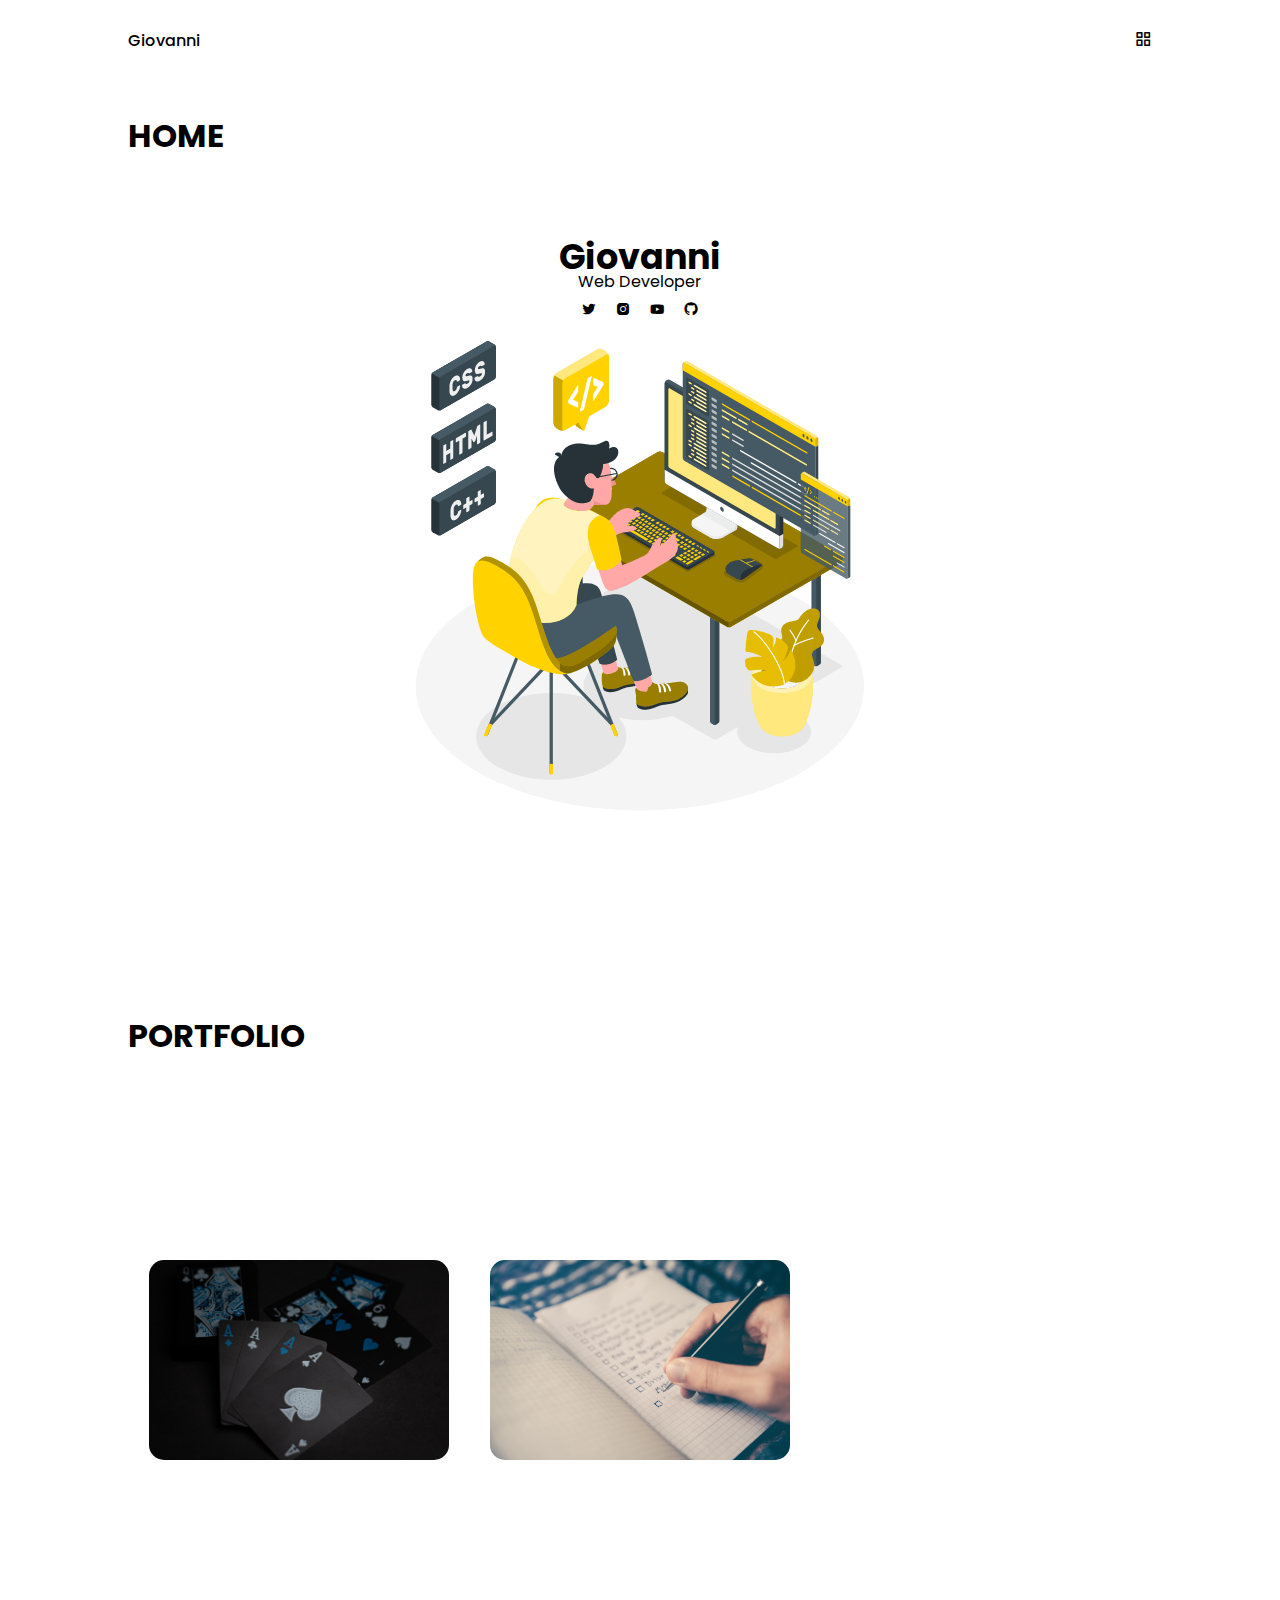
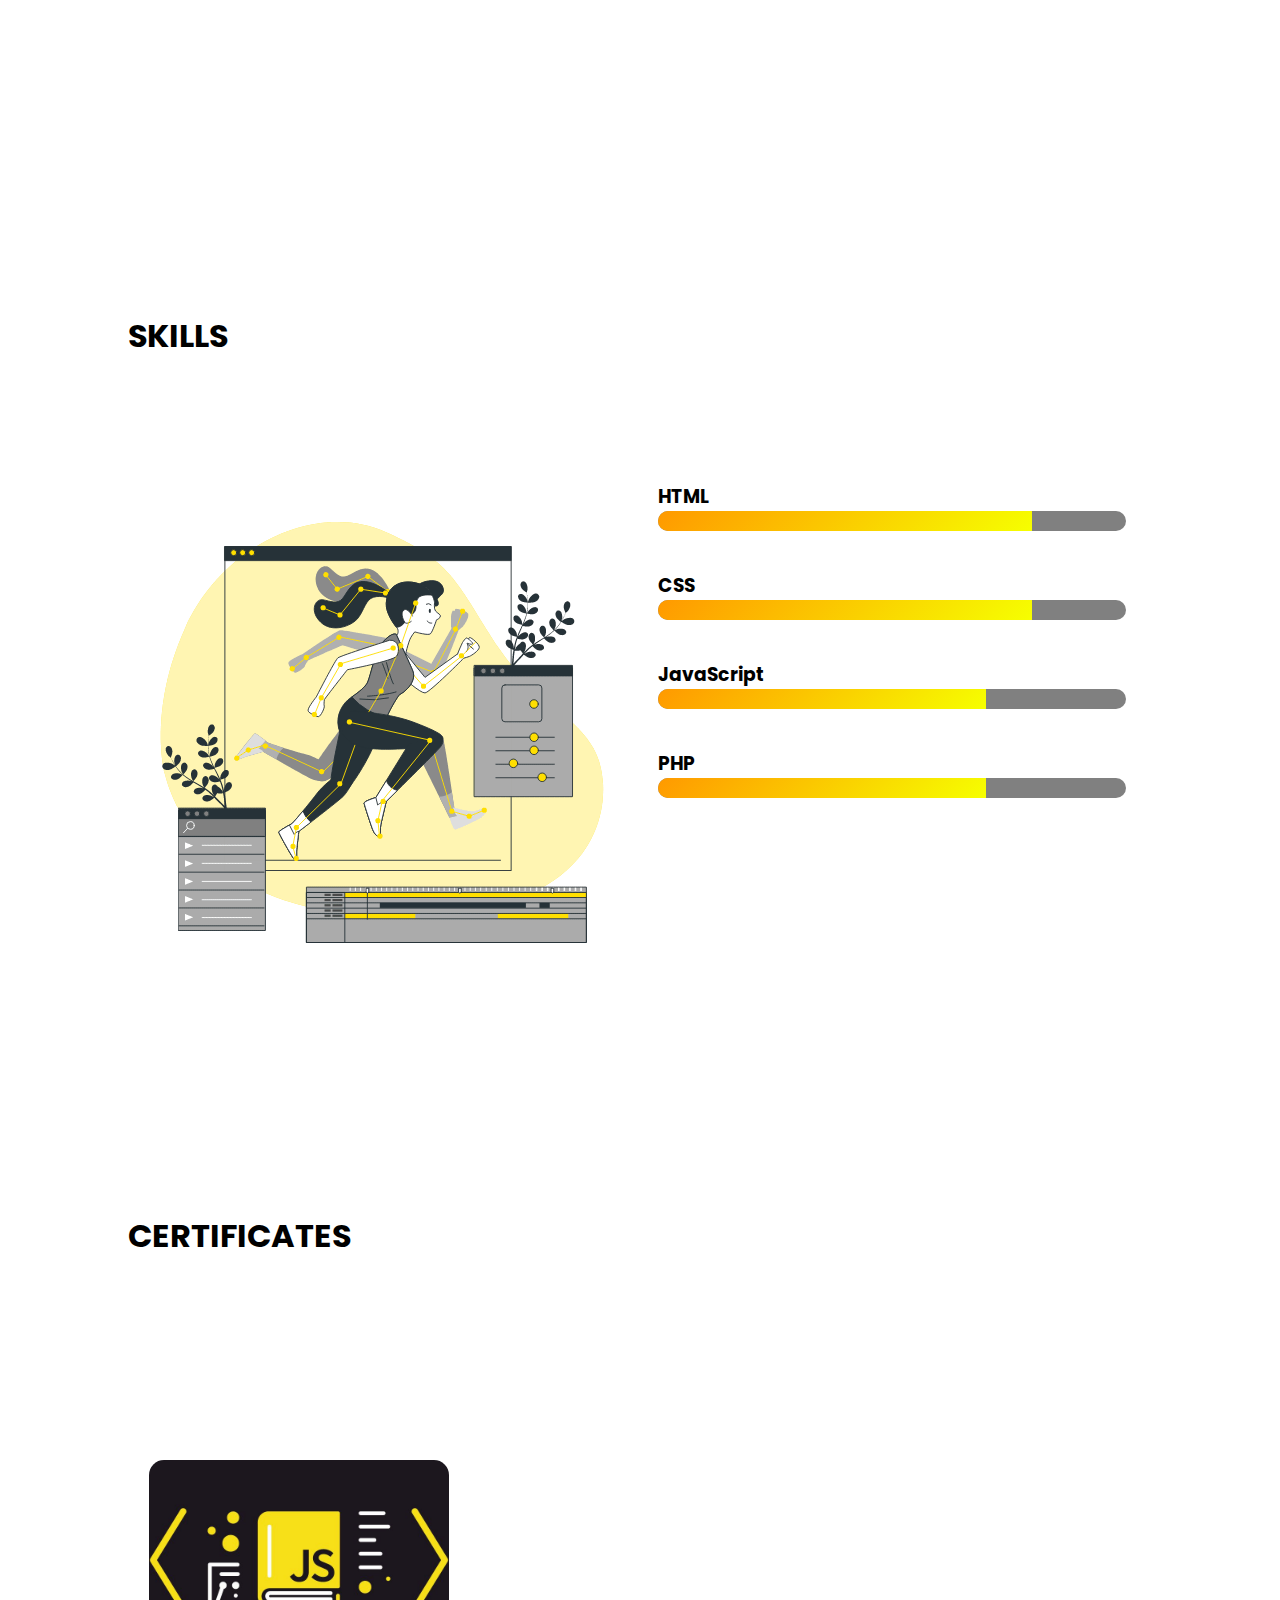
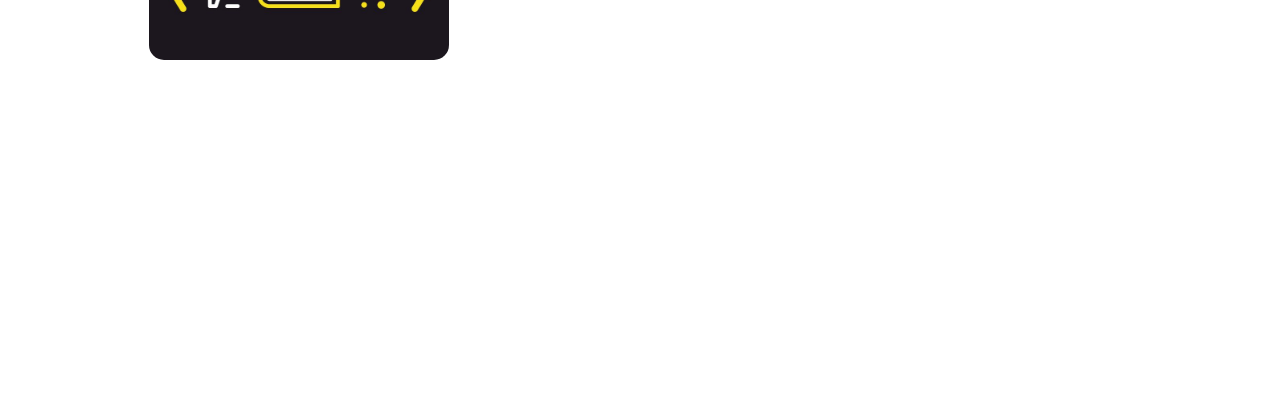
==== commit 755e584c: "Databases" ====
--- a/docs/index.html
+++ b/docs/index.html
@@ -1 +1 @@
-<!doctype html><html lang="en"><head><meta charset="UTF-8"><meta http-equiv="X-UA-Compatible" content="IE=edge"><meta name="viewport" content="width=device-width,initial-scale=1"><link href="https://unpkg.com/boxicons@2.1.2/css/boxicons.min.css" rel="stylesheet"><title>Webpack</title><script defer="defer" src="main.afb936fff9f3e58ac8fa.js"></script><link href="main.3daf39b7b5b25d7f99c6.css" rel="stylesheet"></head><body><nav class="nav" id="nav"><div class="nav__menu container" id="nav-menu"><div class="nav__shape"></div><div class="nav__close" id="nav-close"><i class="bx bx-x"></i></div><div class="nav__data"><div class="nav__mask"><img src="assets/img/perfil.jpg" alt="" class="nav__img"></div><span class="nav__greeting">Hi, I'm</span><h1 class="nav__name">Giovanni<br>Nunutzi</h1></div><ul class="nav__list"><li class="nav__item"><a href="#home" class="nav__link .active-link"><i class="bx bx-home-heart"></i> Home</a></li><li class="nav__item"><a href="#portfolio" class="nav__link"><i class="bx bx-briefcase-alt"></i> Portfolio</a></li><li class="nav__item"><a href="#skills" class="nav__link"><i class="bx bx-book-alt"></i> Skills</a></li><li class="nav__item"><a href="#certificates" class="nav__link"><i class="bx bx-message-detail"></i> Certificates</a></li></ul></div></nav><main class="main" id="main"><header class="header" id="header"><nav class="header__nav container"><a href="#" class="header__logo">Giovanni</a><div class="header__toggle" id="header-toggle"><i class="bx bx-grid-alt"></i></div></nav></header><section class="section section__height container" id="home"><h1>HOME</h1><div class="content-home"><div class="perfil-info"><h1>Giovanni</h1><p>Web Developer</p><div class="list-social"><a href="https://twitter.com/Nunutzi12" target="_blank"><i class="bx bxl-twitter"></i></a> <a href="https://www.instagram.com/nunutzi12/?hl=es" target="_blank"><i class="bx bxl-instagram-alt"></i></a> <a href="https://www.youtube.com/channel/UCBeeh33LNz9o063bgD8HY-w" target="_blank"><i class="bx bxl-youtube"></i></a> <a href="https://github.com/Nunutzi1" target="_blank"><i class="bx bxl-github"></i></a></div></div><div><img src="assets/img/programming.gif" alt=""></div></div></section><section class="section section__height container" id="portfolio"><h1>PORTFOLIO</h1><div class="content-portfolio"><div class="content-projects"><div class="content-img"><img src="assets/img/java.jpg" alt=""><div class="projects-panel"><div><div class="header-panel"><span>Web</span><p>Game Poker</p></div><div class="stack-panel"><span>Stack</span><ul><li>JavaScript</li><li>Webpack</li><li>Nodejs</li></ul></div><div class="icons-panel"><a href="" class="iconf"><i class="bx bx-paperclip"></i> </a><a href="" class="iconf"><i class="bx bxl-gitlab"></i></a></div></div></div></div></div></div></section><section class="section section__height container" id="skills"><h1>SKILLS</h1><div class="content-skills"><div class="content-simg"><img src="./assets/img/skills.gif" alt=""></div><div class="list-skills"><div><li><h3>HTML</h3><div class="line"><span class="html"></span></div></li><li><h3>CSS</h3><div class="line"><span class="css"></span></div></li><li><h3>JavaScript</h3><div class="line"><span class="javascript"></span></div></li></div></div></div></section><section class="section section__height container" id="certificates"><h1>CERTIFICATES</h1><div class="content-certificates"><div class="content-certi"><div class="content-cimg"><img src="assets/img/javascriptc.jpg" alt=""><div class="certificates-panel"><div><div class="cheader-panel"><span>JavaScript Moderno: Guía para dominar el lenguaje</span></div><div class="cicons-panel"><a href="" class="cicon"><i class="bx bxs-graduation"></i></a></div></div></div></div></div></div></section></main></body></html>+<!doctype html><html lang="en"><head><meta charset="UTF-8"><meta http-equiv="X-UA-Compatible" content="IE=edge"><meta name="viewport" content="width=device-width,initial-scale=1"><link href="https://unpkg.com/boxicons@2.1.2/css/boxicons.min.css" rel="stylesheet"><title>Webpack</title><script defer="defer" src="main.42b277ba2a7be51cadcb.js"></script><link href="main.f546f179107c70336f6a.css" rel="stylesheet"></head><body><nav class="nav" id="nav"><div class="nav__menu container" id="nav-menu"><div class="nav__shape"></div><div class="nav__close" id="nav-close"><i class="bx bx-x"></i></div><div class="nav__data"><div class="nav__mask"><img src="assets/img/perfil.jpg" alt="" class="nav__img"></div><span class="nav__greeting">Hi, I'm</span><h1 class="nav__name">Giovanni<br>Nunutzi</h1></div><ul class="nav__list"><li class="nav__item"><a href="#home" class="nav__link .active-link"><i class="bx bx-home-heart"></i> Home</a></li><li class="nav__item"><a href="#portfolio" class="nav__link"><i class="bx bx-briefcase-alt"></i> Portfolio</a></li><li class="nav__item"><a href="#skills" class="nav__link"><i class="bx bx-book-alt"></i> Skills</a></li><li class="nav__item"><a href="#certificates" class="nav__link"><i class="bx bx-message-detail"></i> Certificates</a></li></ul></div></nav><main class="main" id="main"><header class="header" id="header"><nav class="header__nav container"><a href="#" class="header__logo">Giovanni</a><div class="header__toggle" id="header-toggle"><i class="bx bx-grid-alt"></i></div></nav></header><section class="section section__height container" id="home"><h1>HOME</h1><div class="content-home"><div class="perfil-info"><h1>Giovanni</h1><p>Web Developer</p><div class="list-social"><a href="https://twitter.com/Nunutzi12" target="_blank"><i class="bx bxl-twitter"></i></a> <a href="https://www.instagram.com/nunutzi12/?hl=es" target="_blank"><i class="bx bxl-instagram-alt"></i></a> <a href="https://www.youtube.com/channel/UCBeeh33LNz9o063bgD8HY-w" target="_blank"><i class="bx bxl-youtube"></i></a> <a href="https://github.com/Nunutzi1" target="_blank"><i class="bx bxl-github"></i></a></div></div><div><img src="assets/img/programming.gif" alt=""></div></div></section><section class="section section__height container" id="portfolio"><h1>PORTFOLIO</h1><div class="content-portfolio"><div class="content-projects"></div></div></section><section class="section section__height container" id="skills"><h1>SKILLS</h1><div class="content-skills"><div class="content-simg"><img src="./assets/img/skills.gif" alt=""></div><div class="list-skills"><div></div></div></div></section><section class="section section__height container" id="certificates"><h1>CERTIFICATES</h1><div class="content-certificates"><div class="content-certi"><div class="content-cimg"><img src="assets/img/javascriptc.jpg" alt=""><div class="certificates-panel"><div><div class="cheader-panel"><span>JavaScript Moderno: Guía para dominar el lenguaje</span></div><div class="cicons-panel"><a href="" class="cicon"><i class="bx bxs-graduation"></i></a></div></div></div></div></div></div></section></main></body></html>--- a/docs/main.f546f179107c70336f6a.css
+++ b/docs/main.f546f179107c70336f6a.css
@@ -0,0 +1 @@
+@import url(https://fonts.googleapis.com/css2?family=Poppins:wght@400;500;600&display=swap);:root{--header-height:3.5rem;--first-color:#ff00c8;--first-color-shape:#ffe100;--title-color:#fff;--text-color:#000;--body-color:#fff;--container-color:#fff;--title-color-dark:#fff;--text-color-dark:#000;--container-color-dark:#d79404;--body-font:"Poppins",sans-serif;--big-font-size:1.5rem;--normal-font-size:.938rem;--small-font-size:.813rem;--z-fixed:100}@media screen and (min-width:968px){:root{--big-font-size:2rem;--normal-font-size:1rem;--small-font-size:.875rem}}*{box-sizing:border-box;margin:0;padding:0}html{scroll-behavior:smooth}body,html{overflow-x:hidden}body{font-family:var(--body-font);font-size:var(--normal-font-size)}body,h1,h2,h3{color:var(--text-color)}ul{list-style:none}a{text-decoration:none}img{height:auto;max-width:100%}.container{margin-left:1.5rem;margin-right:1.5rem;max-width:1024px}.section{padding:4.5rem 0 1rem}.nav,.section__height{height:100vh}.nav{background-color:var(--container-color-dark);left:0;padding-top:2rem;position:fixed;top:0;width:100%}.nav__shape{background-color:var(--first-color-shape);border-radius:50%;filter:blur(90px);height:200px;left:-2rem;position:absolute;top:-2rem;width:200px}.nav__close{color:var(--text-color-dark);cursor:pointer;display:inline-flex;font-size:1.8rem;margin-bottom:3.5rem;position:relative}.nav__img{height:100%;width:100%}.nav__mask{border-radius:1.5rem;height:80px;margin-bottom:1rem;overflow:hidden;width:80px}.nav__data{margin-bottom:3rem;position:relative}.nav__greeting{color:var(--text-color-dark);display:block;font-size:var(--small-font-size);font-weight:500;margin-bottom:.25rem}.nav__name{color:var(--title-color-dark);font-size:var(--big-font-size);line-height:130%}.nav__list{display:flex;flex-direction:column;row-gap:1.5rem}.nav__link{align-items:center;color:var(--text-color-dark);column-gap:1rem;display:inline-flex;font-size:var(--small-font-size);font-weight:500;transition:.3s}.nav__link i{font-size:1.15rem}.nav__link:hover{color:var(--title-color-dark)}.main{position:relative;transition:.4s}.header,.main{background-color:var(--body-color)}.header{left:0;position:fixed;top:0;width:100%;z-index:var(--z-fixed)}.header__nav{align-items:center;display:flex;height:var(--header-height);justify-content:space-between}.header__logo,.header__toggle{color:var(--text-color)}.header__logo{font-weight:500}.header__toggle{cursor:pointer;font-size:1.15rem}.show-menu{transform:translate(70%)}.scroll-header{box-shadow:0 1px 4px rgba(255,0,204,.1)}.active-link{color:var(--title-color-dark)}@media screen and (max-width:320px){.container{margin-left:1rem;margin-right:1rem}}@media screen and (min-width:767px){.show-menu{transform:translate(40%)}}@media screen and (min-width:1024px){.container{margin-left:auto;margin-right:auto}.section{padding:7rem 0 2rem}.header__nav{height:calc(var(--header-height) + 1.5rem)}.nav__shape{height:350px;width:350px}.nav__mask{border-radius:2rem;height:100px;margin-bottom:2rem;width:100px}.nav__link{font-size:var(--normal-font-size)}.nav__link i{font-size:1.25rem}}.content-home{align-items:center;column-gap:2rem;height:100%;justify-content:center;width:100%}.perfil{border-radius:50%;height:180px;overflow:hidden;width:180px}.perfil img{height:100%;width:100%}.perfil-info{align-items:center;display:flex;flex-direction:column;justify-content:center;line-height:155%}.perfil-info h1{font-size:35px;font-weight:700}.list-social{justify-content:center}.bxl-twitter{border-radius:27%;cursor:pointer;padding:7px;transition:.5s}.bxl-twitter:hover{background-color:#e8e4e4;color:#03c8c8}.bxl-instagram-alt{border-radius:27%;cursor:pointer;padding:7px;transition:.5s}.bxl-instagram-alt:hover{background-color:#e8e4e4;color:#c200bf}.bxl-youtube{border-radius:27%;cursor:pointer;padding:7px;transition:.5s}.bxl-youtube:hover{background-color:#e8e4e4;color:brown}.bxl-github{border-radius:27%;cursor:pointer;padding:7px;transition:.5s}.bxl-github:hover{background-color:#e8e4e4;color:orange}.perfil-info a{color:#000;text-decoration:none}@media screen and (max-width:500px){.content-home{display:flex;flex-direction:column}}@media screen and (min-width:767px){.content-home{display:flex;flex-direction:column}}.content-projects{align-items:center;display:grid;grid-template-columns:1fr 1fr 1fr;height:600px;justify-content:center;overflow-y:scroll;row-gap:1rem;width:100%}.content-img{border-radius:15px;height:200px;justify-self:center;overflow:hidden;position:relative;width:300px}.content-img img{height:100%;object-fit:cover;width:100%}.projects-panel{align-items:center;background-color:rgba(57,57,57,.5);bottom:-100%;color:#f0f8ff;display:grid;height:100%;left:0;padding:1rem;position:absolute;transition:1s;width:100%}.header-panel{display:flex;justify-content:space-between}.header-panel span{color:#c6c6c6;font-size:15px;font-weight:600}.header-panel p{font-weight:600}.stack-panel{display:flex;justify-content:space-around;margin-bottom:5px}.stack-panel span{background-color:rgba(48,191,0,.741);font-weight:500;height:25px;justify-content:center;padding:3px}.icons-panel,.stack-panel span{align-items:center;display:flex}.icons-panel{background-color:#fffdfd;border-radius:10px;justify-content:space-between;padding:.3rem}.icons-panel .iconf{border:none;border-radius:10px;color:#000;display:flex;font-size:1.5rem;justify-content:center;padding:1rem;transition:1s;width:100%}.iconf:hover{background-color:#000;color:#fff}.content-img:hover .projects-panel{bottom:0}@media screen and (max-width:390px){.content-projects{grid-template-columns:1fr;height:500px;width:100%}.content-img{border-radius:10px;height:150px;justify-self:center;margin-top:1rem;overflow:hidden;width:230px}.stack-panel{display:none}}@media (min-width:390px) and (max-width:767px){.content-projects{grid-template-columns:1fr;height:500px;width:100%}.content-img{border-radius:10px;height:200px;justify-self:center;margin-top:1rem;overflow:hidden;width:auto}}@media screen and (min-width:1024px){.content-projects::-webkit-scrollbar{display:none}}.content-skills{grid-template-columns:1fr 1fr;height:100%}.content-simg,.content-skills{align-items:center;display:flex;width:100%}.content-simg{justify-content:center}.list-skills{height:80%;overflow-y:scroll;padding:1rem;width:100%}.list-skills li{list-style:none;margin:20px 0;padding:10px}.list-skills .line{background:gray;border-radius:10px;display:block;height:20px;overflow:hidden}.list-skills .line span{background:linear-gradient(135deg,#f90,#f6ff00);float:left;height:20px}@media screen and (max-width:390px){.content-skills{display:grid;grid-template-columns:1fr}.list-skills{height:90%}}@media (min-width:390px) and (max-width:767px){.content-skills{display:grid;grid-template-columns:1fr}}@media screen and (min-width:1024px){.list-skills::-webkit-scrollbar{display:none}}.content-certi{align-items:center;display:grid;grid-template-columns:1fr 1fr 1fr;height:600px;justify-content:center;overflow-y:scroll;row-gap:1rem;width:100%}.content-cimg{border-radius:15px;height:200px;justify-self:center;overflow:hidden;position:relative;width:300px}.content-cimg img{height:100%;object-fit:cover;width:100%}.certificates-panel{align-items:center;background-color:rgba(57,57,57,.5);bottom:-100%;color:#f0f8ff;display:grid;height:100%;left:0;padding:1rem;position:absolute;transition:1s;width:100%}.cicons-panel{align-items:center;background-color:#fffdfd;padding:.3rem}.cicon,.cicons-panel{border-radius:10px;display:flex;justify-content:center}.cicon{border:none;color:#000;font-size:1.5rem;padding:1rem;transition:1s;width:100%}.cicon:hover{background-color:#000;color:#fff}.content-cimg:hover .certificates-panel{bottom:0}.cheader-panel{margin-bottom:5px}.cheader-panel span{font-weight:600}@media screen and (max-width:390px){.content-certi{grid-template-columns:1fr;height:500px;width:100%}.content-cimg{border-radius:10px;height:150px;justify-self:center;margin-top:1rem;overflow:hidden;width:230px}}@media (min-width:390px) and (max-width:767px){.content-certi{grid-template-columns:1fr;height:500px;width:100%}.content-cimg{border-radius:10px;height:200px;justify-self:center;margin-top:1rem;overflow:hidden;width:auto}}@media screen and (min-width:1024px){.content-certi::-webkit-scrollbar{display:none}}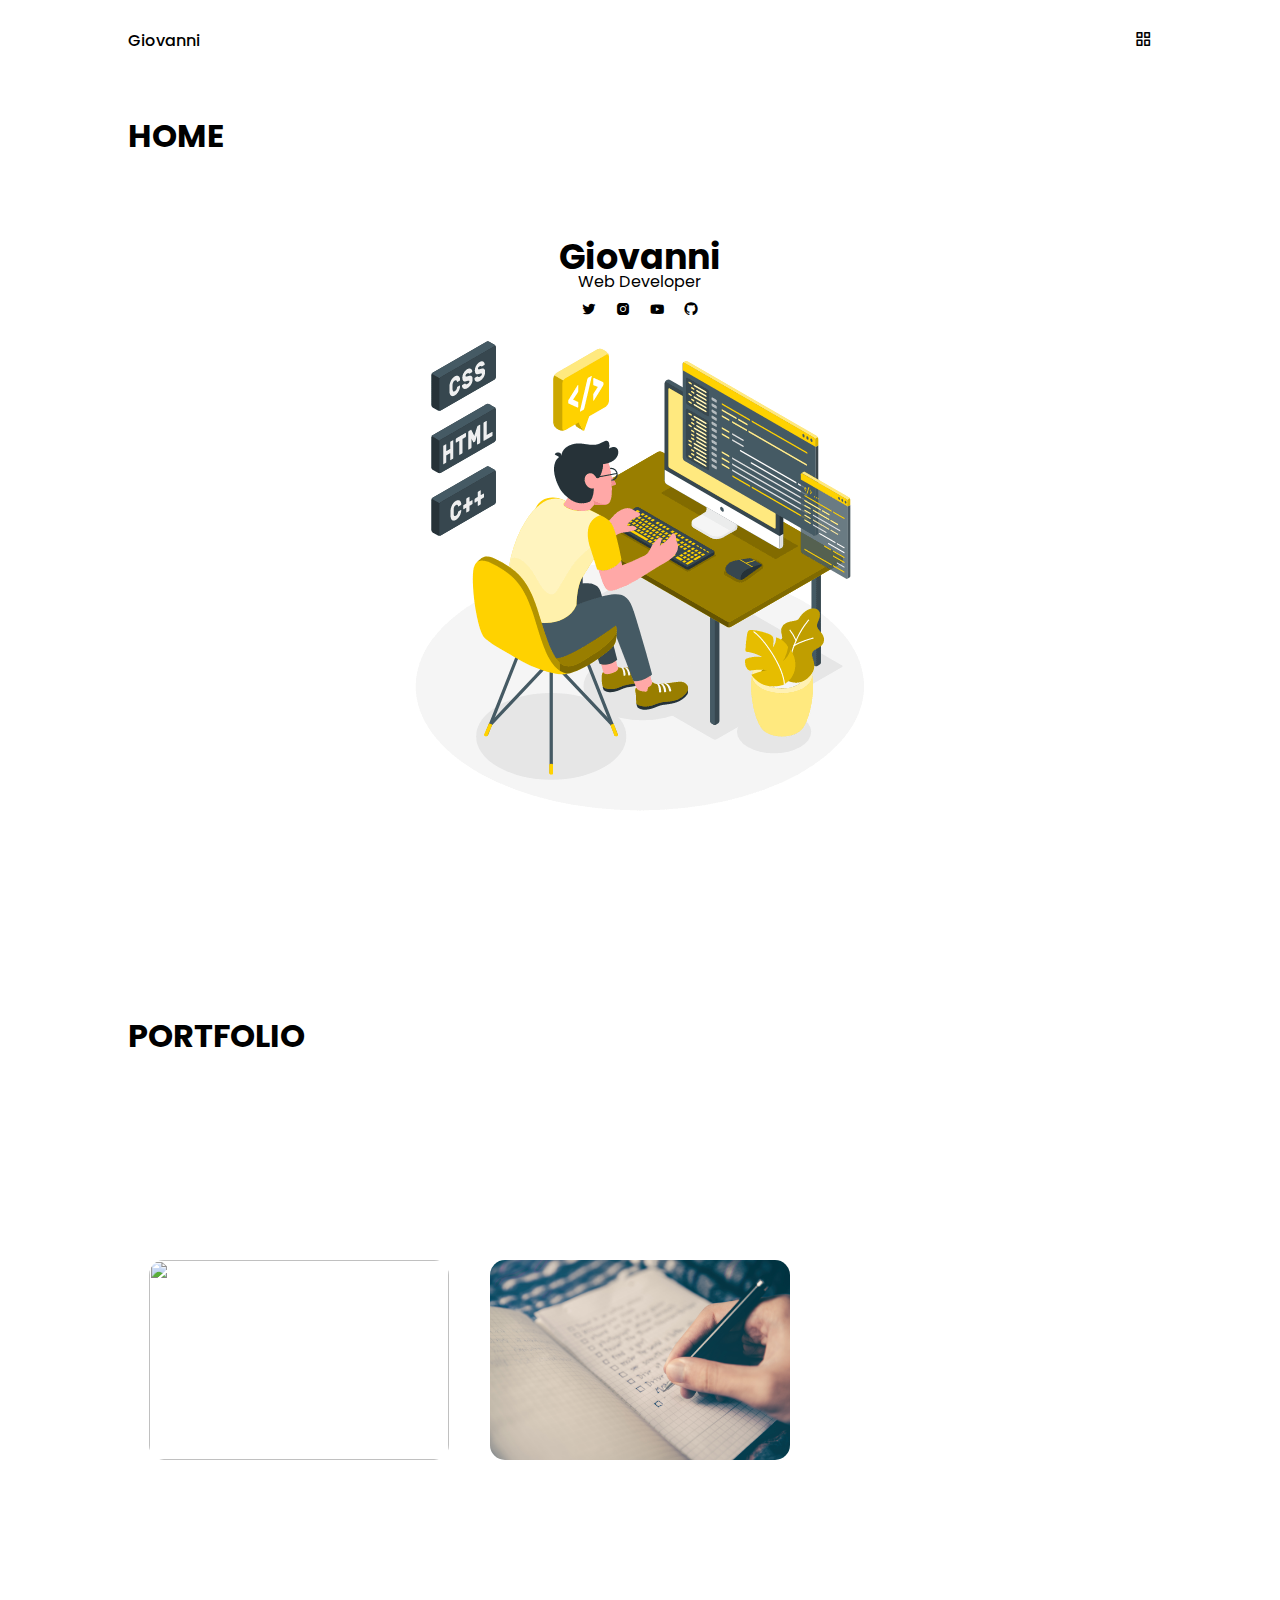
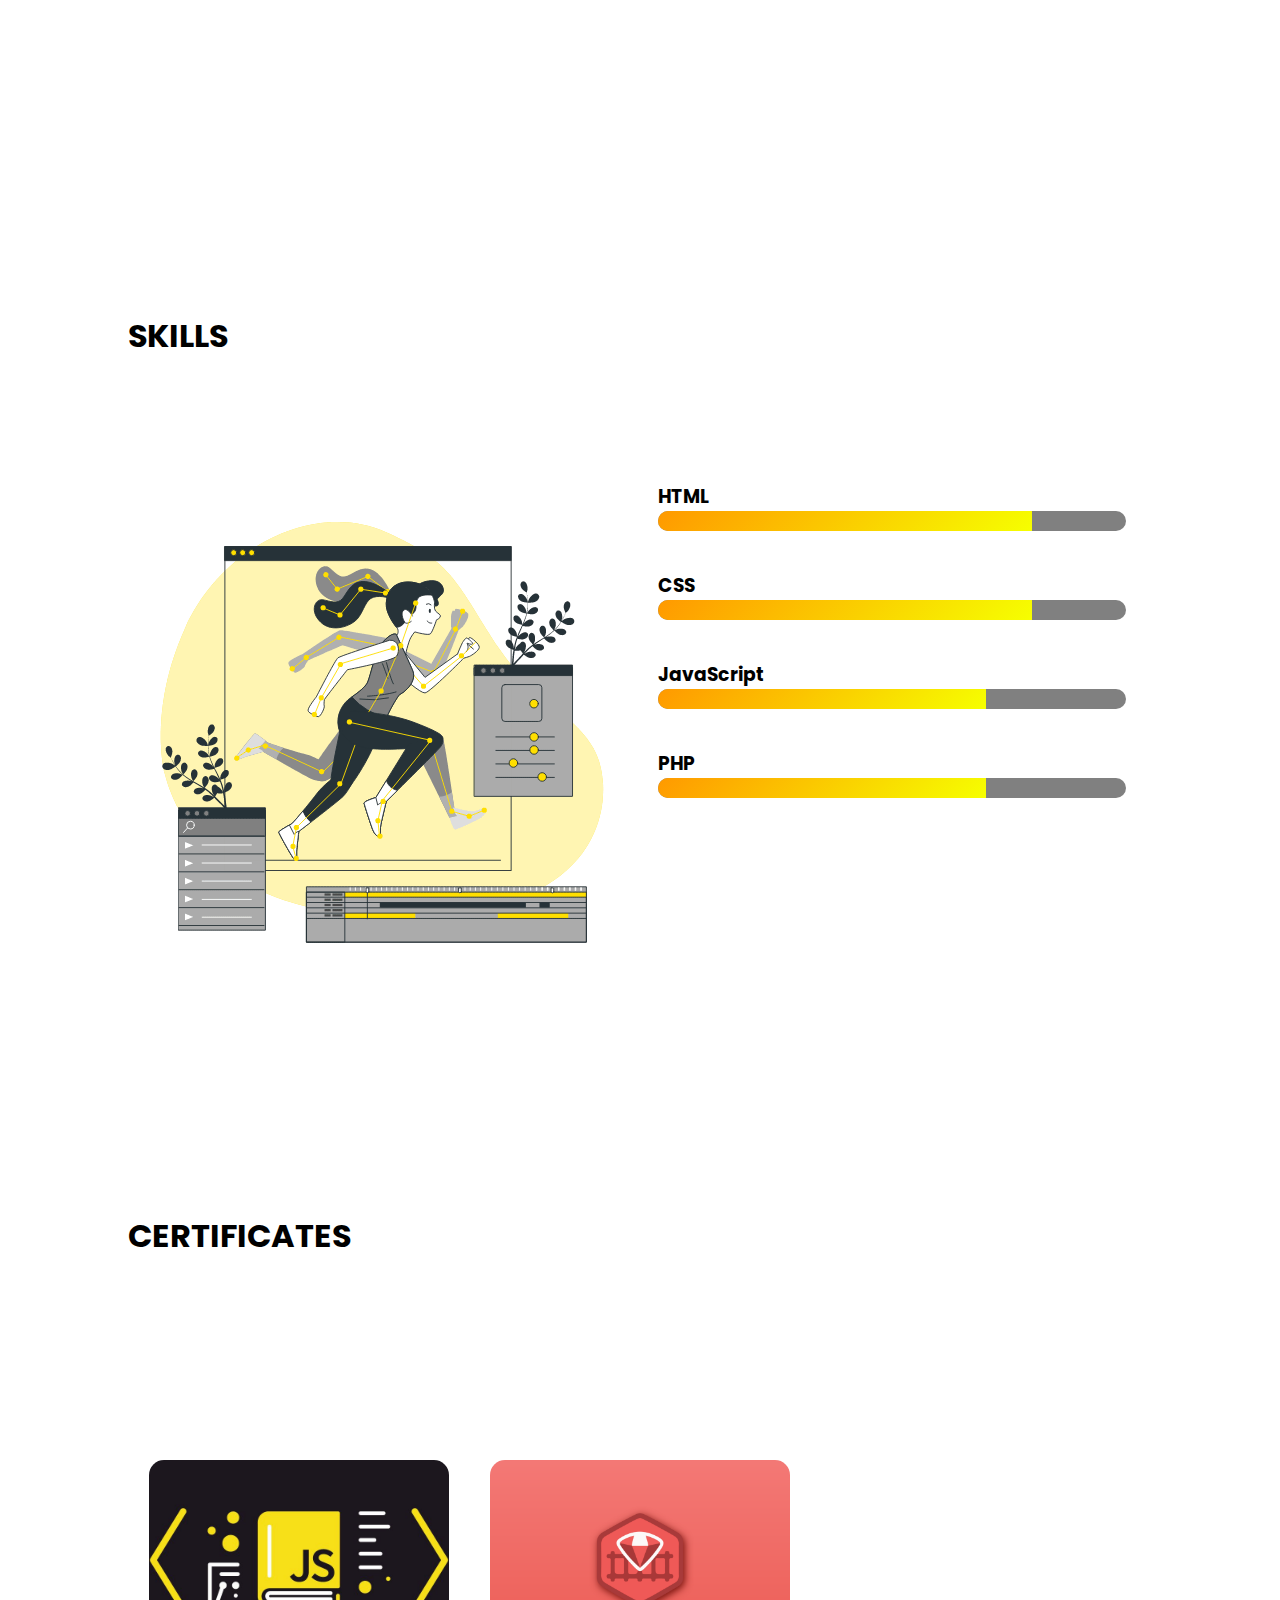
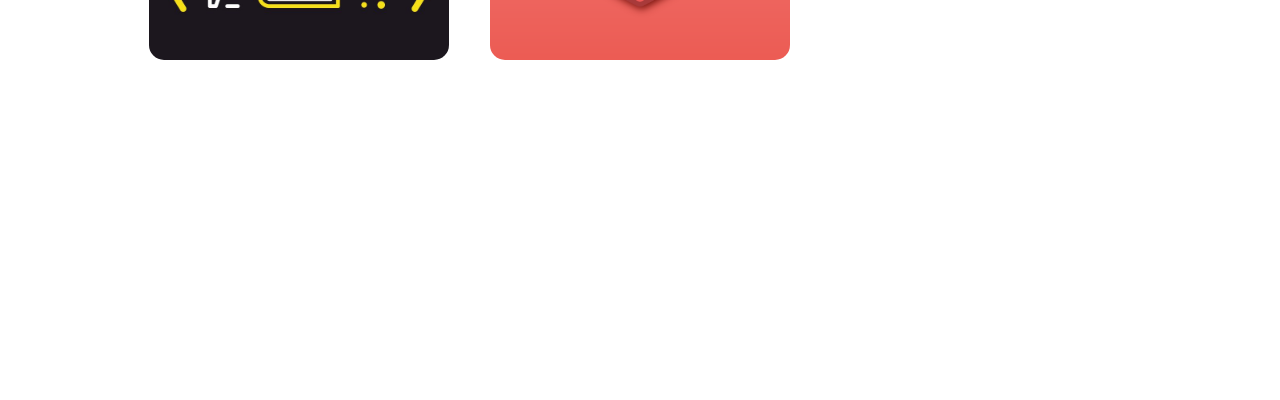
==== commit 59e72113: "Portada BlackJack" ====
--- a/docs/index.html
+++ b/docs/index.html
@@ -1 +1 @@
-<!doctype html><html lang="en"><head><meta charset="UTF-8"><meta http-equiv="X-UA-Compatible" content="IE=edge"><meta name="viewport" content="width=device-width,initial-scale=1"><link href="https://unpkg.com/boxicons@2.1.2/css/boxicons.min.css" rel="stylesheet"><title>Webpack</title><script defer="defer" src="main.42b277ba2a7be51cadcb.js"></script><link href="main.f546f179107c70336f6a.css" rel="stylesheet"></head><body><nav class="nav" id="nav"><div class="nav__menu container" id="nav-menu"><div class="nav__shape"></div><div class="nav__close" id="nav-close"><i class="bx bx-x"></i></div><div class="nav__data"><div class="nav__mask"><img src="assets/img/perfil.jpg" alt="" class="nav__img"></div><span class="nav__greeting">Hi, I'm</span><h1 class="nav__name">Giovanni<br>Nunutzi</h1></div><ul class="nav__list"><li class="nav__item"><a href="#home" class="nav__link .active-link"><i class="bx bx-home-heart"></i> Home</a></li><li class="nav__item"><a href="#portfolio" class="nav__link"><i class="bx bx-briefcase-alt"></i> Portfolio</a></li><li class="nav__item"><a href="#skills" class="nav__link"><i class="bx bx-book-alt"></i> Skills</a></li><li class="nav__item"><a href="#certificates" class="nav__link"><i class="bx bx-message-detail"></i> Certificates</a></li></ul></div></nav><main class="main" id="main"><header class="header" id="header"><nav class="header__nav container"><a href="#" class="header__logo">Giovanni</a><div class="header__toggle" id="header-toggle"><i class="bx bx-grid-alt"></i></div></nav></header><section class="section section__height container" id="home"><h1>HOME</h1><div class="content-home"><div class="perfil-info"><h1>Giovanni</h1><p>Web Developer</p><div class="list-social"><a href="https://twitter.com/Nunutzi12" target="_blank"><i class="bx bxl-twitter"></i></a> <a href="https://www.instagram.com/nunutzi12/?hl=es" target="_blank"><i class="bx bxl-instagram-alt"></i></a> <a href="https://www.youtube.com/channel/UCBeeh33LNz9o063bgD8HY-w" target="_blank"><i class="bx bxl-youtube"></i></a> <a href="https://github.com/Nunutzi1" target="_blank"><i class="bx bxl-github"></i></a></div></div><div><img src="assets/img/programming.gif" alt=""></div></div></section><section class="section section__height container" id="portfolio"><h1>PORTFOLIO</h1><div class="content-portfolio"><div class="content-projects"></div></div></section><section class="section section__height container" id="skills"><h1>SKILLS</h1><div class="content-skills"><div class="content-simg"><img src="./assets/img/skills.gif" alt=""></div><div class="list-skills"><div></div></div></div></section><section class="section section__height container" id="certificates"><h1>CERTIFICATES</h1><div class="content-certificates"><div class="content-certi"><div class="content-cimg"><img src="assets/img/javascriptc.jpg" alt=""><div class="certificates-panel"><div><div class="cheader-panel"><span>JavaScript Moderno: Guía para dominar el lenguaje</span></div><div class="cicons-panel"><a href="" class="cicon"><i class="bx bxs-graduation"></i></a></div></div></div></div></div></div></section></main></body></html>+<!doctype html><html lang="en"><head><meta charset="UTF-8"><meta http-equiv="X-UA-Compatible" content="IE=edge"><meta name="viewport" content="width=device-width,initial-scale=1"><link href="https://unpkg.com/boxicons@2.1.2/css/boxicons.min.css" rel="stylesheet"><title>Webpack</title><script defer="defer" src="main.9d3e56a7612518e0be67.js"></script><link href="main.3974351806c7f9b4d182.css" rel="stylesheet"></head><body><nav class="nav" id="nav"><div class="nav__menu container" id="nav-menu"><div class="nav__shape"></div><div class="nav__close" id="nav-close"><i class="bx bx-x"></i></div><div class="nav__data"><div class="nav__mask"><img src="assets/img/perfil.jpg" alt="" class="nav__img"></div><span class="nav__greeting">Hi, I'm</span><h1 class="nav__name">Giovanni<br>Nunutzi</h1></div><ul class="nav__list"><li class="nav__item"><a href="#home" class="nav__link .active-link"><i class="bx bx-home-heart"></i> Home</a></li><li class="nav__item"><a href="#portfolio" class="nav__link"><i class="bx bx-briefcase-alt"></i> Portfolio</a></li><li class="nav__item"><a href="#skills" class="nav__link"><i class="bx bx-book-alt"></i> Skills</a></li><li class="nav__item"><a href="#certificates" class="nav__link"><i class="bx bx-message-detail"></i> Certificates</a></li></ul></div></nav><main class="main" id="main"><header class="header" id="header"><nav class="header__nav container"><a href="#" class="header__logo">Giovanni</a><div class="header__toggle" id="header-toggle"><i class="bx bx-grid-alt"></i></div></nav></header><section class="section section__height container" id="home"><h1>HOME</h1><div class="content-home"><div class="perfil-info"><h1>Giovanni</h1><p>Web Developer</p><div class="list-social"><a href="https://twitter.com/Nunutzi12" target="_blank"><i class="bx bxl-twitter"></i></a> <a href="https://www.instagram.com/nunutzi12/?hl=es" target="_blank"><i class="bx bxl-instagram-alt"></i></a> <a href="https://www.youtube.com/channel/UCBeeh33LNz9o063bgD8HY-w" target="_blank"><i class="bx bxl-youtube"></i></a> <a href="https://github.com/Nunutzi1" target="_blank"><i class="bx bxl-github"></i></a></div></div><div><img src="assets/img/programming.gif" alt=""></div></div></section><section class="section section__height container" id="portfolio"><h1>PORTFOLIO</h1><div class="content-portfolio"><div class="content-projects"></div></div></section><section class="section section__height container" id="skills"><h1>SKILLS</h1><div class="content-skills"><div class="content-simg"><img src="./assets/img/skills.gif" alt=""></div><div class="list-skills"><div></div></div></div></section><section class="section section__height container" id="certificates"><h1>CERTIFICATES</h1><div class="content-certificates"><div class="content-certi"></div></div></section></main></body></html>--- a/docs/main.3974351806c7f9b4d182.css
+++ b/docs/main.3974351806c7f9b4d182.css
@@ -0,0 +1 @@
+@import url(https://fonts.googleapis.com/css2?family=Poppins:wght@400;500;600&display=swap);:root{--header-height:3.5rem;--first-color:#ff00c8;--first-color-shape:#ffe100;--title-color:#fff;--text-color:#000;--body-color:#fff;--container-color:#fff;--title-color-dark:#fff;--text-color-dark:#000;--container-color-dark:#d79404;--body-font:"Poppins",sans-serif;--big-font-size:1.5rem;--normal-font-size:.938rem;--small-font-size:.813rem;--z-fixed:100}@media screen and (min-width:968px){:root{--big-font-size:2rem;--normal-font-size:1rem;--small-font-size:.875rem}}*{box-sizing:border-box;margin:0;padding:0}html{scroll-behavior:smooth}body,html{overflow-x:hidden}body{font-family:var(--body-font);font-size:var(--normal-font-size)}body,h1,h2,h3{color:var(--text-color)}ul{list-style:none}a{text-decoration:none}img{height:auto;max-width:100%}.container{margin-left:1.5rem;margin-right:1.5rem;max-width:1024px}.section{padding:4.5rem 0 1rem}.nav,.section__height{height:100vh}.nav{background-color:var(--container-color-dark);left:0;padding-top:2rem;position:fixed;top:0;width:100%}.nav__shape{background-color:var(--first-color-shape);border-radius:50%;filter:blur(90px);height:200px;left:-2rem;position:absolute;top:-2rem;width:200px}.nav__close{color:var(--text-color-dark);cursor:pointer;display:inline-flex;font-size:1.8rem;margin-bottom:3.5rem;position:relative}.nav__img{height:100%;width:100%}.nav__mask{border-radius:1.5rem;height:80px;margin-bottom:1rem;overflow:hidden;width:80px}.nav__data{margin-bottom:3rem;position:relative}.nav__greeting{color:var(--text-color-dark);display:block;font-size:var(--small-font-size);font-weight:500;margin-bottom:.25rem}.nav__name{color:var(--title-color-dark);font-size:var(--big-font-size);line-height:130%}.nav__list{display:flex;flex-direction:column;row-gap:1.5rem}.nav__link{align-items:center;color:var(--text-color-dark);column-gap:1rem;display:inline-flex;font-size:var(--small-font-size);font-weight:500;transition:.3s}.nav__link i{font-size:1.15rem}.nav__link:hover{color:var(--title-color-dark)}.main{position:relative;transition:.4s}.header,.main{background-color:var(--body-color)}.header{left:0;position:fixed;top:0;width:100%;z-index:var(--z-fixed)}.header__nav{align-items:center;display:flex;height:var(--header-height);justify-content:space-between}.header__logo,.header__toggle{color:var(--text-color)}.header__logo{font-weight:500}.header__toggle{cursor:pointer;font-size:1.15rem}.show-menu{transform:translate(70%)}.scroll-header{box-shadow:0 1px 4px rgba(255,0,204,.1)}.active-link{color:var(--title-color-dark)}@media screen and (max-width:320px){.container{margin-left:1rem;margin-right:1rem}}@media screen and (min-width:767px){.show-menu{transform:translate(40%)}}@media screen and (min-width:1024px){.container{margin-left:auto;margin-right:auto}.section{padding:7rem 0 2rem}.header__nav{height:calc(var(--header-height) + 1.5rem)}.nav__shape{height:350px;width:350px}.nav__mask{border-radius:2rem;height:100px;margin-bottom:2rem;width:100px}.nav__link{font-size:var(--normal-font-size)}.nav__link i{font-size:1.25rem}}.content-home{align-items:center;column-gap:2rem;height:100%;justify-content:center;width:100%}.perfil{border-radius:50%;height:180px;overflow:hidden;width:180px}.perfil img{height:100%;width:100%}.perfil-info{align-items:center;display:flex;flex-direction:column;justify-content:center;line-height:155%}.perfil-info h1{font-size:35px;font-weight:700}.list-social{justify-content:center}.bxl-twitter{border-radius:27%;cursor:pointer;padding:7px;transition:.5s}.bxl-twitter:hover{background-color:#e8e4e4;color:#03c8c8}.bxl-instagram-alt{border-radius:27%;cursor:pointer;padding:7px;transition:.5s}.bxl-instagram-alt:hover{background-color:#e8e4e4;color:#c200bf}.bxl-youtube{border-radius:27%;cursor:pointer;padding:7px;transition:.5s}.bxl-youtube:hover{background-color:#e8e4e4;color:brown}.bxl-github{border-radius:27%;cursor:pointer;padding:7px;transition:.5s}.bxl-github:hover{background-color:#e8e4e4;color:orange}.perfil-info a{color:#000;text-decoration:none}@media screen and (max-width:500px){.content-home{display:flex;flex-direction:column}}@media screen and (min-width:767px){.content-home{display:flex;flex-direction:column}}.content-projects{align-items:center;display:grid;grid-template-columns:1fr 1fr 1fr;height:600px;justify-content:center;overflow-y:scroll;row-gap:1rem;width:100%}.content-img{border-radius:15px;height:200px;justify-self:center;overflow:hidden;position:relative;width:300px}.content-img img{height:100%;object-fit:cover;width:100%}.projects-panel{align-items:center;background-color:rgba(57,57,57,.5);bottom:-100%;color:#f0f8ff;display:grid;height:100%;left:0;padding:1rem;position:absolute;transition:1s;width:100%}.header-panel{display:flex;justify-content:space-between}.header-panel span{color:#c6c6c6;font-size:15px;font-weight:600}.header-panel p{font-weight:600}.stack-panel{display:flex;justify-content:space-around;margin-bottom:5px}.stack-panel span{background-color:rgba(48,191,0,.741);font-weight:500;height:25px;justify-content:center;padding:3px}.icons-panel,.stack-panel span{align-items:center;display:flex}.icons-panel{background-color:#fffdfd;border-radius:10px;justify-content:space-between;padding:.3rem}.icons-panel .iconf{border:none;border-radius:10px;color:#000;display:flex;font-size:1.5rem;justify-content:center;padding:1rem;transition:1s;width:100%}.iconf:hover{background-color:#000;color:#fff}.content-img:hover .projects-panel{bottom:0}@media screen and (max-width:390px){.content-projects{grid-template-columns:1fr;height:600px;width:100%}.content-img{border-radius:10px;height:230px;justify-self:center;margin-top:1rem;overflow:hidden;width:auto}}@media (min-width:390px) and (max-width:767px){.content-projects{grid-template-columns:1fr;height:600px;width:100%}.content-img{border-radius:10px;height:230px;justify-self:center;margin-top:1rem;overflow:hidden;width:auto}}@media screen and (min-width:1024px){.content-projects::-webkit-scrollbar{display:none}}.content-skills{grid-template-columns:1fr 1fr;height:100%}.content-simg,.content-skills{align-items:center;display:flex;width:100%}.content-simg{justify-content:center}.list-skills{height:80%;overflow-y:scroll;padding:1rem;width:100%}.list-skills li{list-style:none;margin:20px 0;padding:10px}.list-skills .line{background:gray;border-radius:10px;display:block;height:20px;overflow:hidden}.list-skills .line span{background:linear-gradient(135deg,#f90,#f6ff00);float:left;height:20px}@media screen and (max-width:390px){.content-skills{display:grid;grid-template-columns:1fr}.list-skills{height:90%}}@media (min-width:390px) and (max-width:767px){.content-skills{display:grid;grid-template-columns:1fr}}@media screen and (min-width:1024px){.list-skills::-webkit-scrollbar{display:none}}.content-certi{align-items:center;display:grid;grid-template-columns:1fr 1fr 1fr;height:600px;justify-content:center;overflow-y:scroll;row-gap:1rem;width:100%}.content-cimg{border-radius:15px;height:200px;justify-self:center;overflow:hidden;position:relative;width:300px}.content-cimg img{height:100%;object-fit:cover;width:100%}.certificates-panel{align-items:center;background-color:rgba(57,57,57,.5);bottom:-100%;color:#f0f8ff;display:grid;height:100%;left:0;padding:1rem;position:absolute;transition:1s;width:100%}.cicons-panel{align-items:center;background-color:#fffdfd;padding:.3rem}.cicon,.cicons-panel{border-radius:10px;display:flex;justify-content:center}.cicon{border:none;color:#000;font-size:1.5rem;padding:1rem;transition:1s;width:100%}.cicon:hover{background-color:#000;color:#fff}.content-cimg:hover .certificates-panel{bottom:0}.cheader-panel{margin-bottom:5px}.cheader-panel span{font-weight:600}@media screen and (max-width:390px){.content-certi{grid-template-columns:1fr;height:600px;width:100%}.content-cimg{border-radius:10px;height:230px;justify-self:center;margin-top:1rem;overflow:hidden;width:auto}}@media (min-width:390px) and (max-width:767px){.content-certi{grid-template-columns:1fr;height:600px;width:100%}.content-cimg{border-radius:10px;height:230px;justify-self:center;margin-top:1rem;overflow:hidden;width:auto}}@media screen and (min-width:1024px){.content-certi::-webkit-scrollbar{display:none}}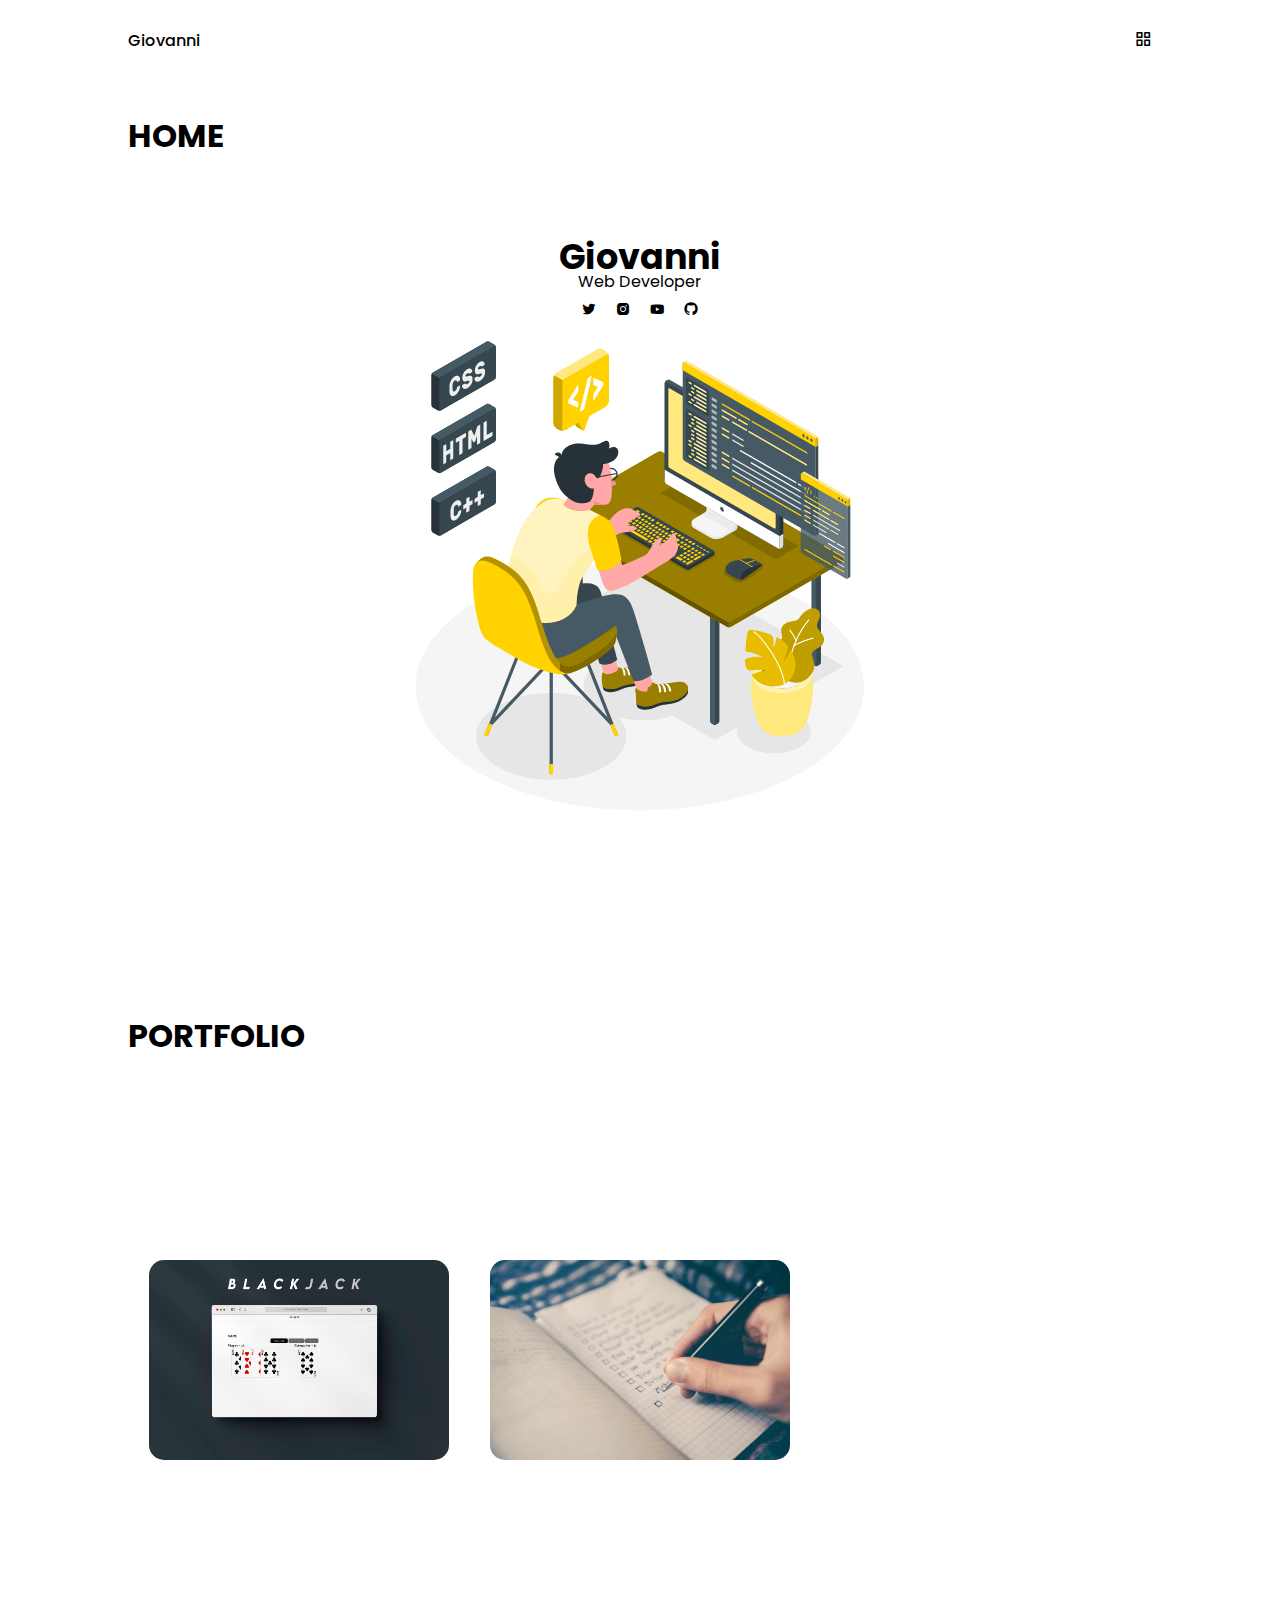
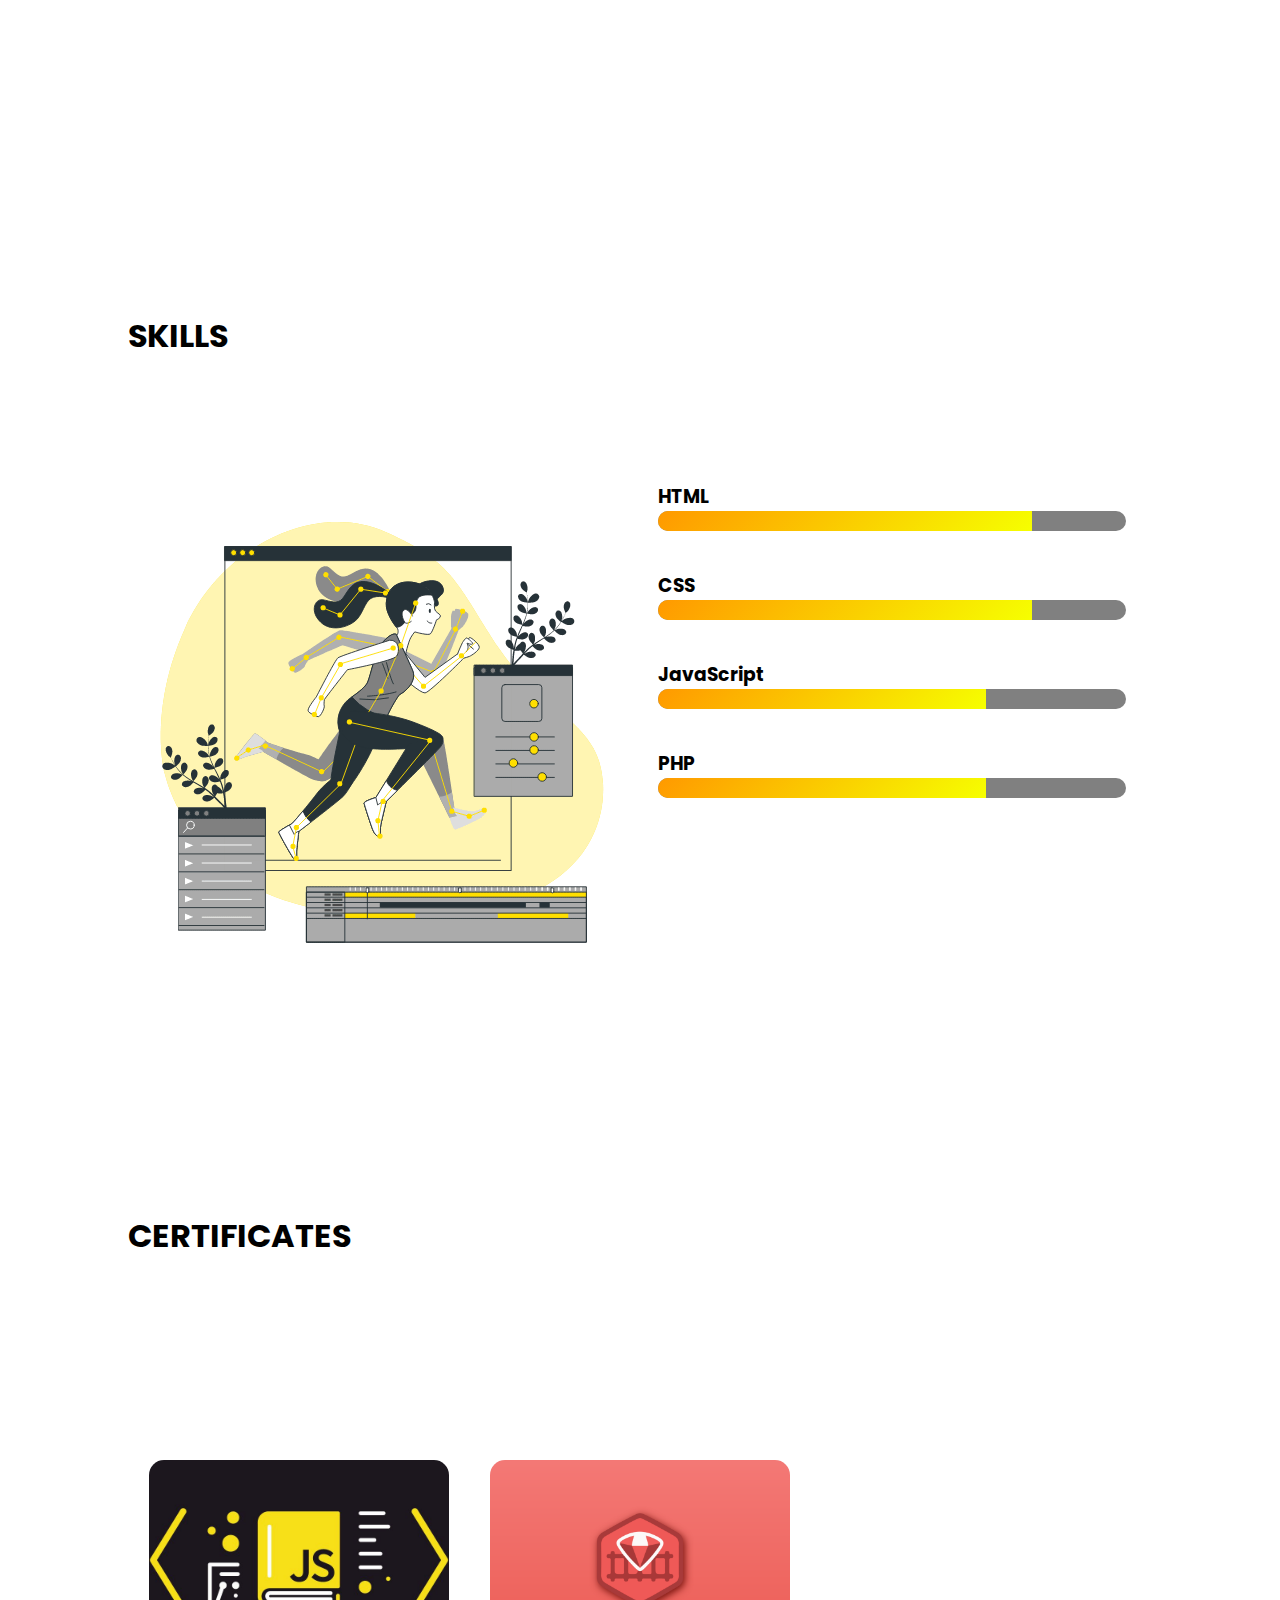
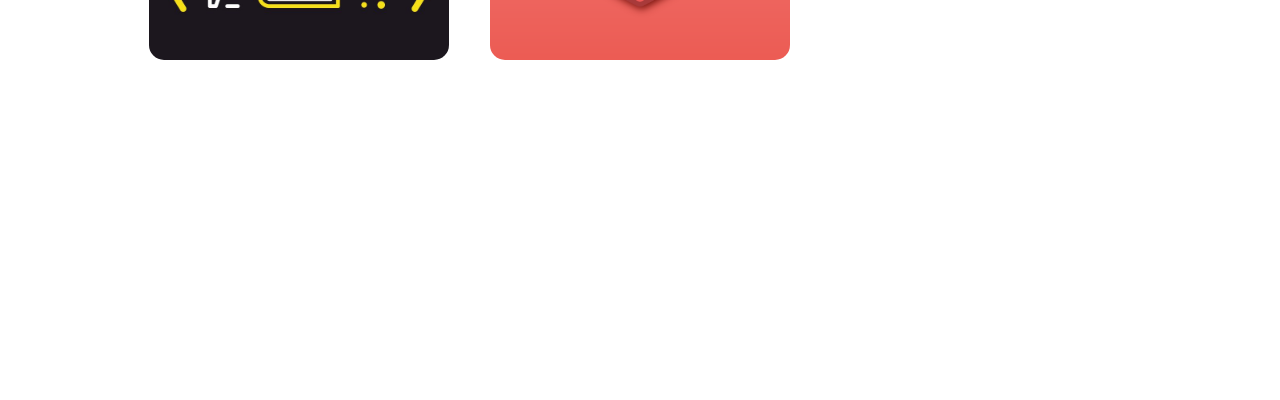
==== commit 96673ac8: "Size img" ====
--- a/docs/index.html
+++ b/docs/index.html
@@ -1 +1 @@
-<!doctype html><html lang="en"><head><meta charset="UTF-8"><meta http-equiv="X-UA-Compatible" content="IE=edge"><meta name="viewport" content="width=device-width,initial-scale=1"><link href="https://unpkg.com/boxicons@2.1.2/css/boxicons.min.css" rel="stylesheet"><title>Webpack</title><script defer="defer" src="main.9d3e56a7612518e0be67.js"></script><link href="main.3974351806c7f9b4d182.css" rel="stylesheet"></head><body><nav class="nav" id="nav"><div class="nav__menu container" id="nav-menu"><div class="nav__shape"></div><div class="nav__close" id="nav-close"><i class="bx bx-x"></i></div><div class="nav__data"><div class="nav__mask"><img src="assets/img/perfil.jpg" alt="" class="nav__img"></div><span class="nav__greeting">Hi, I'm</span><h1 class="nav__name">Giovanni<br>Nunutzi</h1></div><ul class="nav__list"><li class="nav__item"><a href="#home" class="nav__link .active-link"><i class="bx bx-home-heart"></i> Home</a></li><li class="nav__item"><a href="#portfolio" class="nav__link"><i class="bx bx-briefcase-alt"></i> Portfolio</a></li><li class="nav__item"><a href="#skills" class="nav__link"><i class="bx bx-book-alt"></i> Skills</a></li><li class="nav__item"><a href="#certificates" class="nav__link"><i class="bx bx-message-detail"></i> Certificates</a></li></ul></div></nav><main class="main" id="main"><header class="header" id="header"><nav class="header__nav container"><a href="#" class="header__logo">Giovanni</a><div class="header__toggle" id="header-toggle"><i class="bx bx-grid-alt"></i></div></nav></header><section class="section section__height container" id="home"><h1>HOME</h1><div class="content-home"><div class="perfil-info"><h1>Giovanni</h1><p>Web Developer</p><div class="list-social"><a href="https://twitter.com/Nunutzi12" target="_blank"><i class="bx bxl-twitter"></i></a> <a href="https://www.instagram.com/nunutzi12/?hl=es" target="_blank"><i class="bx bxl-instagram-alt"></i></a> <a href="https://www.youtube.com/channel/UCBeeh33LNz9o063bgD8HY-w" target="_blank"><i class="bx bxl-youtube"></i></a> <a href="https://github.com/Nunutzi1" target="_blank"><i class="bx bxl-github"></i></a></div></div><div><img src="assets/img/programming.gif" alt=""></div></div></section><section class="section section__height container" id="portfolio"><h1>PORTFOLIO</h1><div class="content-portfolio"><div class="content-projects"></div></div></section><section class="section section__height container" id="skills"><h1>SKILLS</h1><div class="content-skills"><div class="content-simg"><img src="./assets/img/skills.gif" alt=""></div><div class="list-skills"><div></div></div></div></section><section class="section section__height container" id="certificates"><h1>CERTIFICATES</h1><div class="content-certificates"><div class="content-certi"></div></div></section></main></body></html>+<!doctype html><html lang="en"><head><meta charset="UTF-8"><meta http-equiv="X-UA-Compatible" content="IE=edge"><meta name="viewport" content="width=device-width,initial-scale=1"><link href="https://unpkg.com/boxicons@2.1.2/css/boxicons.min.css" rel="stylesheet"><title>Webpack</title><script defer="defer" src="main.013251f1de6e161ca7d2.js"></script><link href="main.1a5fd55e4908a0b21aeb.css" rel="stylesheet"></head><body><nav class="nav" id="nav"><div class="nav__menu container" id="nav-menu"><div class="nav__shape"></div><div class="nav__close" id="nav-close"><i class="bx bx-x"></i></div><div class="nav__data"><div class="nav__mask"><img src="assets/img/perfil.jpg" alt="" class="nav__img"></div><span class="nav__greeting">Hi, I'm</span><h1 class="nav__name">Giovanni<br>Nunutzi</h1></div><ul class="nav__list"><li class="nav__item"><a href="#home" class="nav__link .active-link"><i class="bx bx-home-heart"></i> Home</a></li><li class="nav__item"><a href="#portfolio" class="nav__link"><i class="bx bx-briefcase-alt"></i> Portfolio</a></li><li class="nav__item"><a href="#skills" class="nav__link"><i class="bx bx-book-alt"></i> Skills</a></li><li class="nav__item"><a href="#certificates" class="nav__link"><i class="bx bx-message-detail"></i> Certificates</a></li></ul></div></nav><main class="main" id="main"><header class="header" id="header"><nav class="header__nav container"><a href="#" class="header__logo">Giovanni</a><div class="header__toggle" id="header-toggle"><i class="bx bx-grid-alt"></i></div></nav></header><section class="section section__height container" id="home"><h1>HOME</h1><div class="content-home"><div class="perfil-info"><h1>Giovanni</h1><p>Web Developer</p><div class="list-social"><a href="https://twitter.com/Nunutzi12" target="_blank"><i class="bx bxl-twitter"></i></a> <a href="https://www.instagram.com/nunutzi12/?hl=es" target="_blank"><i class="bx bxl-instagram-alt"></i></a> <a href="https://www.youtube.com/channel/UCBeeh33LNz9o063bgD8HY-w" target="_blank"><i class="bx bxl-youtube"></i></a> <a href="https://github.com/Nunutzi1" target="_blank"><i class="bx bxl-github"></i></a></div></div><div><img src="assets/img/programming.gif" alt=""></div></div></section><section class="section section__height container" id="portfolio"><h1>PORTFOLIO</h1><div class="content-portfolio"><div class="content-projects"></div></div></section><section class="section section__height container" id="skills"><h1>SKILLS</h1><div class="content-skills"><div class="content-simg"><img src="./assets/img/skills.gif" alt=""></div><div class="list-skills"><div></div></div></div></section><section class="section section__height container" id="certificates"><h1>CERTIFICATES</h1><div class="content-certificates"><div class="content-certi"></div></div></section></main></body></html>--- a/docs/main.1a5fd55e4908a0b21aeb.css
+++ b/docs/main.1a5fd55e4908a0b21aeb.css
@@ -0,0 +1 @@
+@import url(https://fonts.googleapis.com/css2?family=Poppins:wght@400;500;600&display=swap);:root{--header-height:3.5rem;--first-color:#ff00c8;--first-color-shape:#ffe100;--title-color:#fff;--text-color:#000;--body-color:#fff;--container-color:#fff;--title-color-dark:#fff;--text-color-dark:#000;--container-color-dark:#d79404;--body-font:"Poppins",sans-serif;--big-font-size:1.5rem;--normal-font-size:.938rem;--small-font-size:.813rem;--z-fixed:100}@media screen and (min-width:968px){:root{--big-font-size:2rem;--normal-font-size:1rem;--small-font-size:.875rem}}*{box-sizing:border-box;margin:0;padding:0}html{scroll-behavior:smooth}body,html{overflow-x:hidden}body{font-family:var(--body-font);font-size:var(--normal-font-size)}body,h1,h2,h3{color:var(--text-color)}ul{list-style:none}a{text-decoration:none}img{height:auto;max-width:100%}.container{margin-left:1.5rem;margin-right:1.5rem;max-width:1024px}.section{padding:4.5rem 0 1rem}.nav,.section__height{height:100vh}.nav{background-color:var(--container-color-dark);left:0;padding-top:2rem;position:fixed;top:0;width:100%}.nav__shape{background-color:var(--first-color-shape);border-radius:50%;filter:blur(90px);height:200px;left:-2rem;position:absolute;top:-2rem;width:200px}.nav__close{color:var(--text-color-dark);cursor:pointer;display:inline-flex;font-size:1.8rem;margin-bottom:3.5rem;position:relative}.nav__img{height:100%;width:100%}.nav__mask{border-radius:1.5rem;height:80px;margin-bottom:1rem;overflow:hidden;width:80px}.nav__data{margin-bottom:3rem;position:relative}.nav__greeting{color:var(--text-color-dark);display:block;font-size:var(--small-font-size);font-weight:500;margin-bottom:.25rem}.nav__name{color:var(--title-color-dark);font-size:var(--big-font-size);line-height:130%}.nav__list{display:flex;flex-direction:column;row-gap:1.5rem}.nav__link{align-items:center;color:var(--text-color-dark);column-gap:1rem;display:inline-flex;font-size:var(--small-font-size);font-weight:500;transition:.3s}.nav__link i{font-size:1.15rem}.nav__link:hover{color:var(--title-color-dark)}.main{position:relative;transition:.4s}.header,.main{background-color:var(--body-color)}.header{left:0;position:fixed;top:0;width:100%;z-index:var(--z-fixed)}.header__nav{align-items:center;display:flex;height:var(--header-height);justify-content:space-between}.header__logo,.header__toggle{color:var(--text-color)}.header__logo{font-weight:500}.header__toggle{cursor:pointer;font-size:1.15rem}.show-menu{transform:translate(70%)}.scroll-header{box-shadow:0 1px 4px rgba(255,0,204,.1)}.active-link{color:var(--title-color-dark)}@media screen and (max-width:320px){.container{margin-left:1rem;margin-right:1rem}}@media screen and (min-width:767px){.show-menu{transform:translate(40%)}}@media screen and (min-width:1024px){.container{margin-left:auto;margin-right:auto}.section{padding:7rem 0 2rem}.header__nav{height:calc(var(--header-height) + 1.5rem)}.nav__shape{height:350px;width:350px}.nav__mask{border-radius:2rem;height:100px;margin-bottom:2rem;width:100px}.nav__link{font-size:var(--normal-font-size)}.nav__link i{font-size:1.25rem}}.content-home{align-items:center;column-gap:2rem;height:100%;justify-content:center;width:100%}.perfil{border-radius:50%;height:180px;overflow:hidden;width:180px}.perfil img{height:100%;width:100%}.perfil-info{align-items:center;display:flex;flex-direction:column;justify-content:center;line-height:155%}.perfil-info h1{font-size:35px;font-weight:700}.list-social{justify-content:center}.bxl-twitter{border-radius:27%;cursor:pointer;padding:7px;transition:.5s}.bxl-twitter:hover{background-color:#e8e4e4;color:#03c8c8}.bxl-instagram-alt{border-radius:27%;cursor:pointer;padding:7px;transition:.5s}.bxl-instagram-alt:hover{background-color:#e8e4e4;color:#c200bf}.bxl-youtube{border-radius:27%;cursor:pointer;padding:7px;transition:.5s}.bxl-youtube:hover{background-color:#e8e4e4;color:brown}.bxl-github{border-radius:27%;cursor:pointer;padding:7px;transition:.5s}.bxl-github:hover{background-color:#e8e4e4;color:orange}.perfil-info a{color:#000;text-decoration:none}@media screen and (max-width:500px){.content-home{display:flex;flex-direction:column}}@media screen and (min-width:767px){.content-home{display:flex;flex-direction:column}}.content-projects{align-items:center;display:grid;grid-template-columns:1fr 1fr 1fr;height:600px;justify-content:center;overflow-y:scroll;row-gap:1rem;width:100%}.content-img{border-radius:15px;height:200px;justify-self:center;overflow:hidden;position:relative;width:300px}.content-img img{height:100%;object-fit:cover;width:100%}.projects-panel{align-items:center;background-color:rgba(57,57,57,.5);bottom:-100%;color:#f0f8ff;display:grid;height:100%;left:0;padding:1rem;position:absolute;transition:1s;width:100%}.header-panel{display:flex;justify-content:space-between}.header-panel span{color:#c6c6c6;font-size:15px;font-weight:600}.header-panel p{font-weight:600}.stack-panel{display:flex;justify-content:space-around;margin-bottom:5px}.stack-panel span{background-color:rgba(48,191,0,.741);font-weight:500;height:25px;justify-content:center;padding:3px}.icons-panel,.stack-panel span{align-items:center;display:flex}.icons-panel{background-color:#fffdfd;border-radius:10px;justify-content:space-between;padding:.3rem}.icons-panel .iconf{border:none;border-radius:10px;color:#000;display:flex;font-size:1.5rem;justify-content:center;padding:1rem;transition:1s;width:100%}.iconf:hover{background-color:#000;color:#fff}.content-img:hover .projects-panel{bottom:0}@media screen and (max-width:390px){.content-projects{grid-template-columns:1fr;height:600px;width:100%}.content-img{border-radius:10px;height:230px;justify-self:center;margin-top:1rem;overflow:hidden;width:auto}}@media (min-width:390px) and (max-width:767px){.content-projects{grid-template-columns:1fr;height:600px;width:100%}.content-img{border-radius:10px;height:230px;justify-self:center;margin-top:1rem;overflow:hidden;width:auto}}@media screen and (min-width:1024px){.content-projects::-webkit-scrollbar{display:none}}.content-skills{grid-template-columns:1fr 1fr;height:100%}.content-simg,.content-skills{align-items:center;display:flex;width:100%}.content-simg{justify-content:center}.list-skills{height:80%;overflow-y:scroll;padding:1rem;width:100%}.list-skills li{list-style:none;margin:20px 0;padding:10px}.list-skills .line{background:gray;border-radius:10px;display:block;height:20px;overflow:hidden}.list-skills .line span{background:linear-gradient(135deg,#f90,#f6ff00);float:left;height:20px}@media screen and (max-width:390px){.content-skills{display:grid;grid-template-columns:1fr}.list-skills{height:90%}}@media (min-width:390px) and (max-width:767px){.content-skills{display:grid;grid-template-columns:1fr}}@media screen and (min-width:1024px){.list-skills::-webkit-scrollbar{display:none}}.content-certi{align-items:center;display:grid;grid-template-columns:1fr 1fr 1fr;height:600px;justify-content:center;overflow-y:scroll;row-gap:1rem;width:100%}.content-cimg{border-radius:15px;height:200px;justify-self:center;overflow:hidden;position:relative;width:300px}.content-cimg img{height:100%;object-fit:cover;width:100%}.certificates-panel{align-items:center;background-color:rgba(57,57,57,.5);bottom:-100%;color:#f0f8ff;display:grid;height:100%;left:0;padding:1rem;position:absolute;transition:1s;width:100%}.cicons-panel{align-items:center;background-color:#fffdfd;padding:.3rem}.cicon,.cicons-panel{border-radius:10px;display:flex;justify-content:center}.cicon{border:none;color:#000;font-size:1.5rem;padding:1rem;transition:1s;width:100%}.cicon:hover{background-color:#000;color:#fff}.content-cimg:hover .certificates-panel{bottom:0}.cheader-panel{margin-bottom:5px}.cheader-panel span{font-weight:600}@media screen and (max-width:390px){.content-certi{grid-template-columns:1fr;height:500px;width:100%}.content-cimg{border-radius:10px;height:180px;justify-self:center;margin-top:1rem;overflow:hidden;width:auto}}@media (min-width:390px) and (max-width:767px){.content-certi{grid-template-columns:1fr;height:600px;width:100%}.content-cimg{border-radius:10px;height:230px;justify-self:center;margin-top:1rem;overflow:hidden;width:auto}}@media screen and (min-width:1024px){.content-certi::-webkit-scrollbar{display:none}}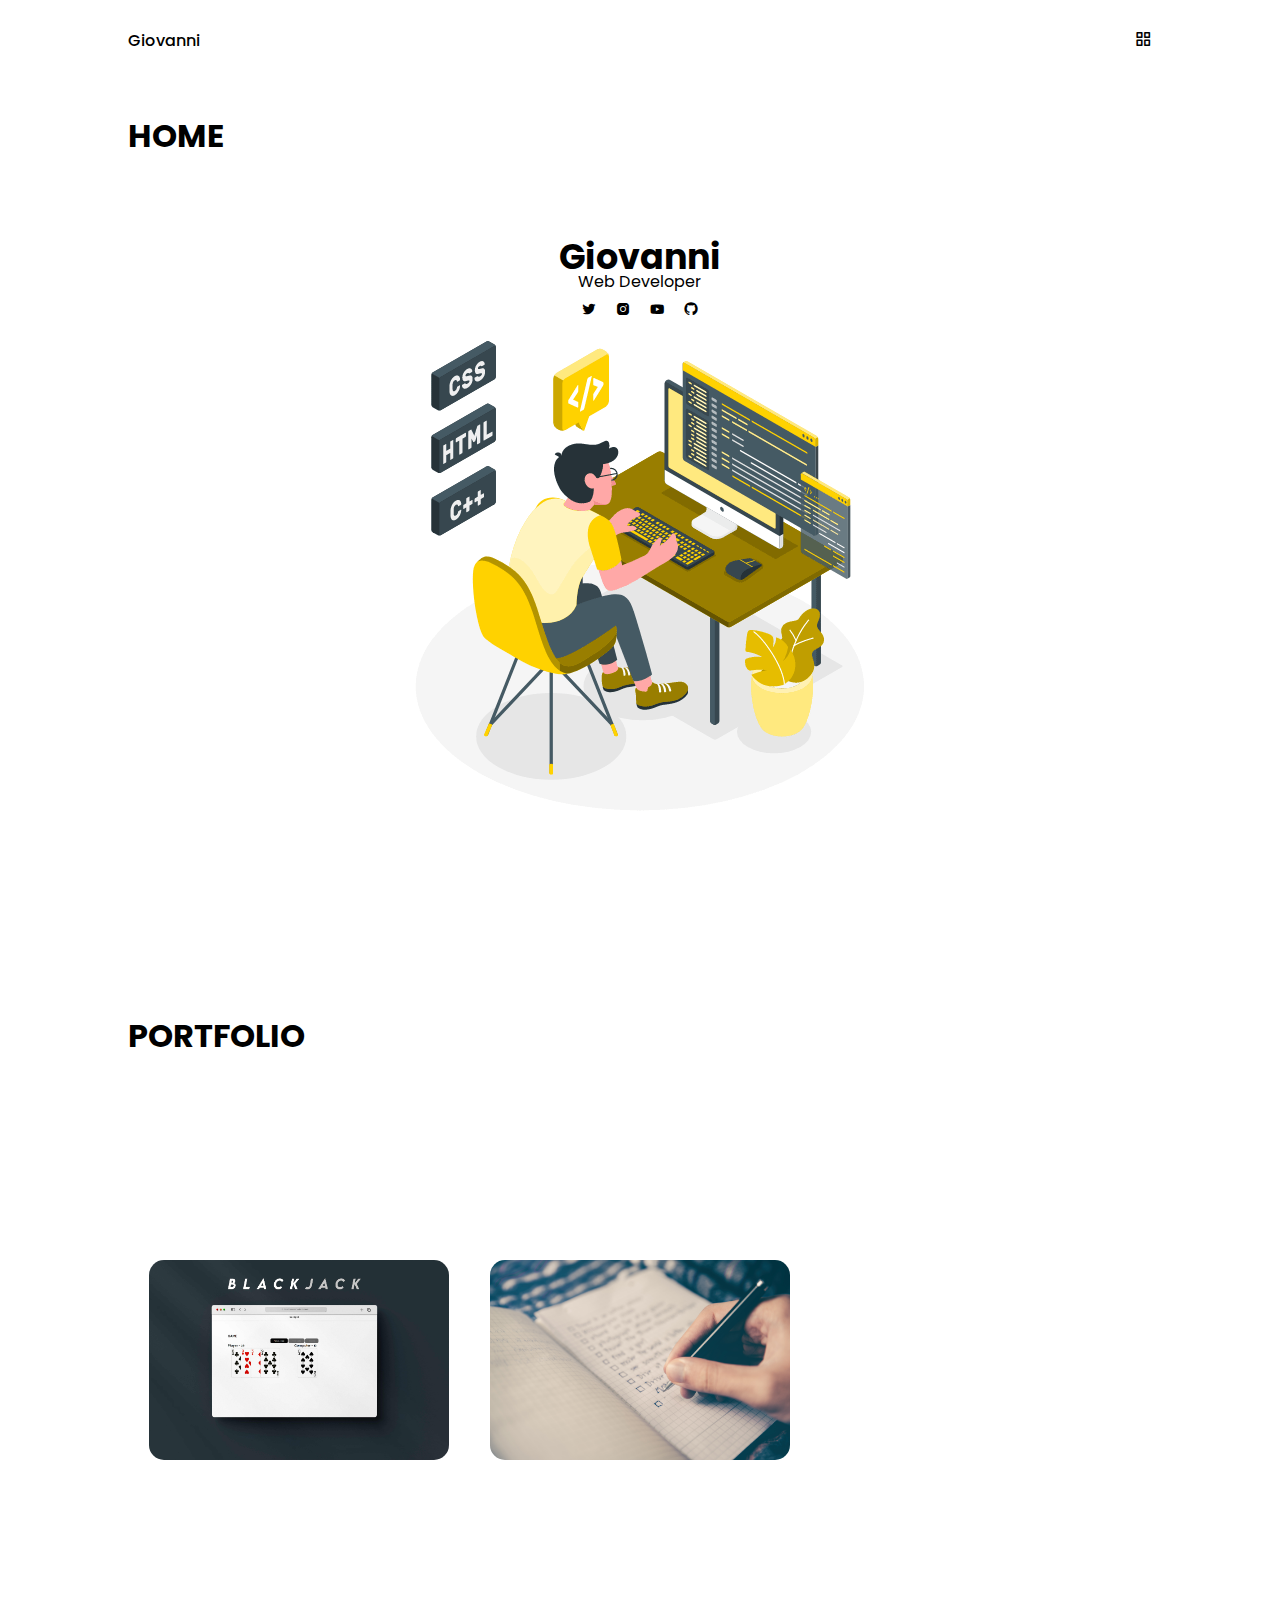
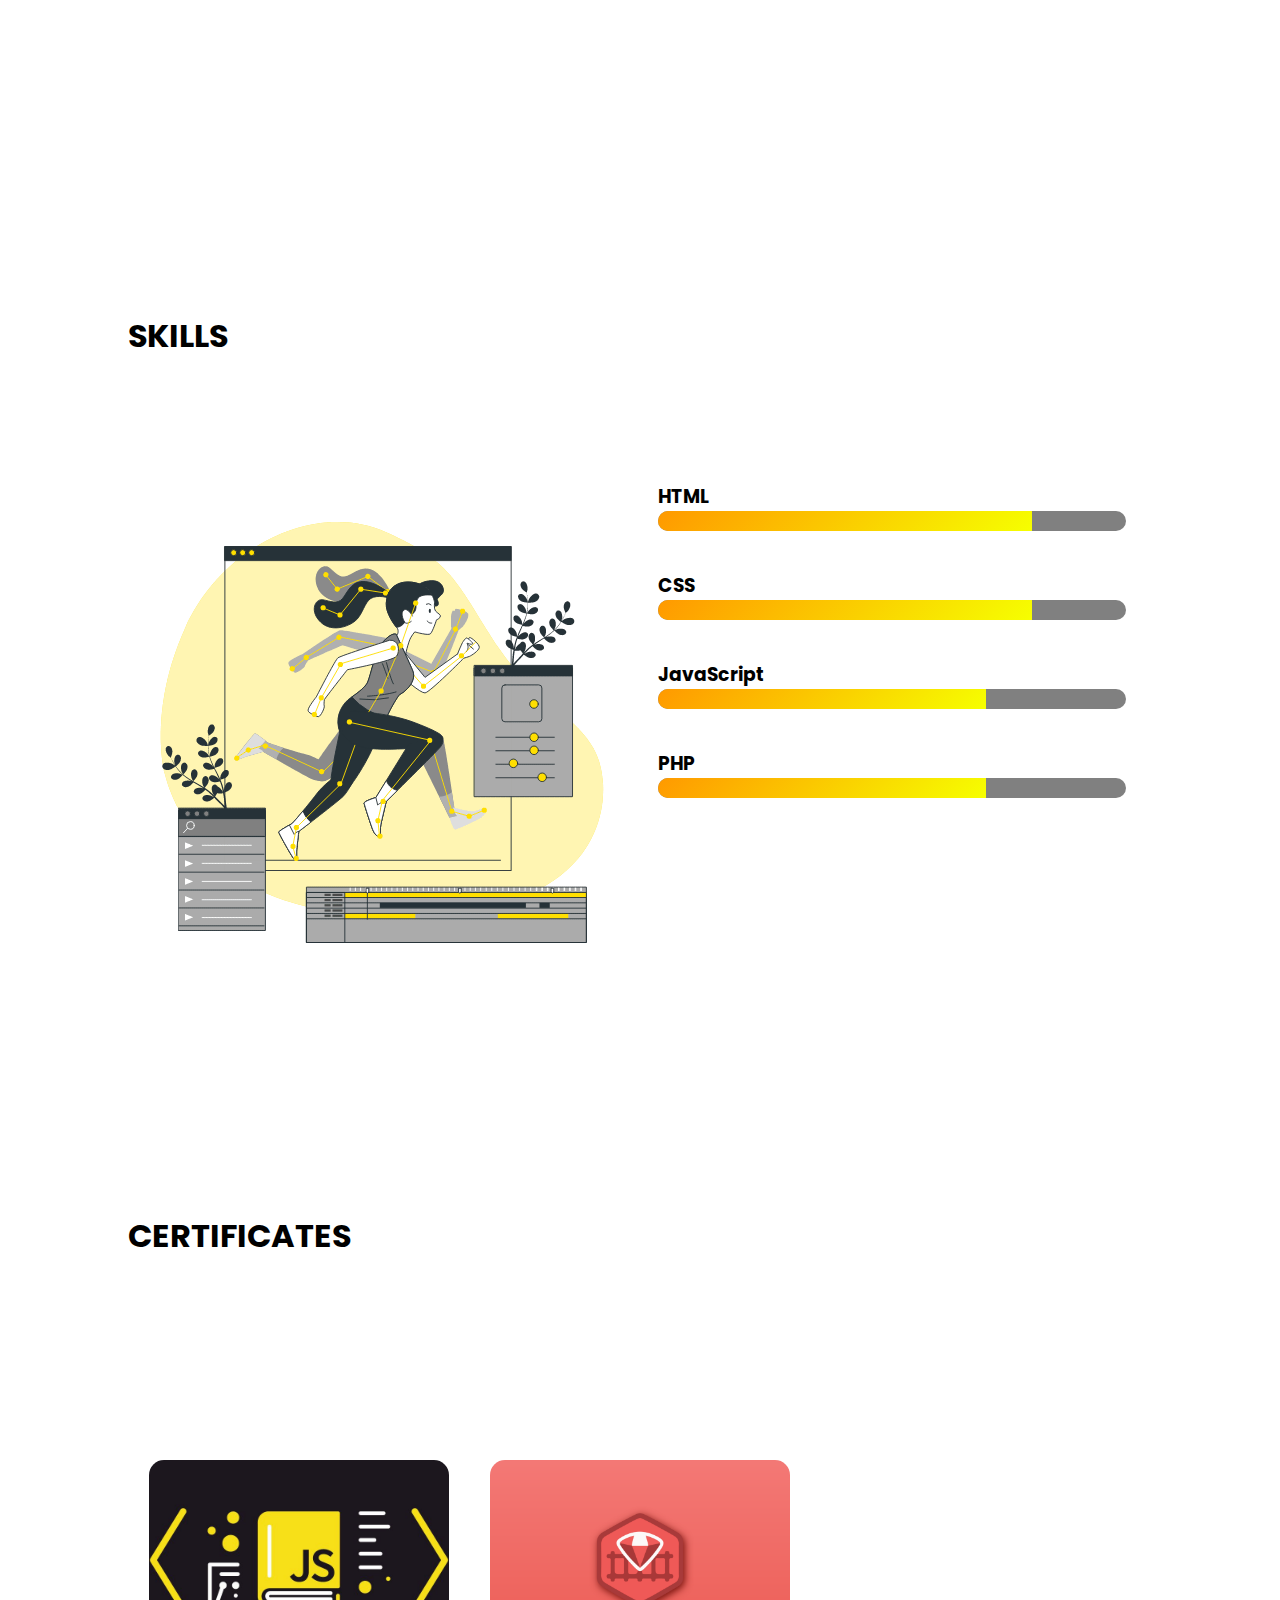
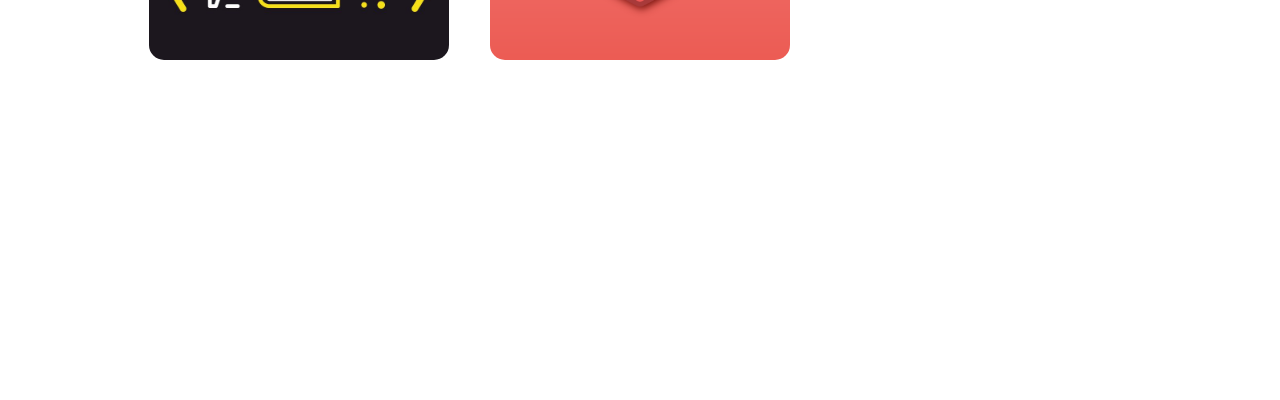
==== commit de60a4a7: "Size" ====
--- a/docs/index.html
+++ b/docs/index.html
@@ -1 +1 @@
-<!doctype html><html lang="en"><head><meta charset="UTF-8"><meta http-equiv="X-UA-Compatible" content="IE=edge"><meta name="viewport" content="width=device-width,initial-scale=1"><link href="https://unpkg.com/boxicons@2.1.2/css/boxicons.min.css" rel="stylesheet"><title>Webpack</title><script defer="defer" src="main.013251f1de6e161ca7d2.js"></script><link href="main.1a5fd55e4908a0b21aeb.css" rel="stylesheet"></head><body><nav class="nav" id="nav"><div class="nav__menu container" id="nav-menu"><div class="nav__shape"></div><div class="nav__close" id="nav-close"><i class="bx bx-x"></i></div><div class="nav__data"><div class="nav__mask"><img src="assets/img/perfil.jpg" alt="" class="nav__img"></div><span class="nav__greeting">Hi, I'm</span><h1 class="nav__name">Giovanni<br>Nunutzi</h1></div><ul class="nav__list"><li class="nav__item"><a href="#home" class="nav__link .active-link"><i class="bx bx-home-heart"></i> Home</a></li><li class="nav__item"><a href="#portfolio" class="nav__link"><i class="bx bx-briefcase-alt"></i> Portfolio</a></li><li class="nav__item"><a href="#skills" class="nav__link"><i class="bx bx-book-alt"></i> Skills</a></li><li class="nav__item"><a href="#certificates" class="nav__link"><i class="bx bx-message-detail"></i> Certificates</a></li></ul></div></nav><main class="main" id="main"><header class="header" id="header"><nav class="header__nav container"><a href="#" class="header__logo">Giovanni</a><div class="header__toggle" id="header-toggle"><i class="bx bx-grid-alt"></i></div></nav></header><section class="section section__height container" id="home"><h1>HOME</h1><div class="content-home"><div class="perfil-info"><h1>Giovanni</h1><p>Web Developer</p><div class="list-social"><a href="https://twitter.com/Nunutzi12" target="_blank"><i class="bx bxl-twitter"></i></a> <a href="https://www.instagram.com/nunutzi12/?hl=es" target="_blank"><i class="bx bxl-instagram-alt"></i></a> <a href="https://www.youtube.com/channel/UCBeeh33LNz9o063bgD8HY-w" target="_blank"><i class="bx bxl-youtube"></i></a> <a href="https://github.com/Nunutzi1" target="_blank"><i class="bx bxl-github"></i></a></div></div><div><img src="assets/img/programming.gif" alt=""></div></div></section><section class="section section__height container" id="portfolio"><h1>PORTFOLIO</h1><div class="content-portfolio"><div class="content-projects"></div></div></section><section class="section section__height container" id="skills"><h1>SKILLS</h1><div class="content-skills"><div class="content-simg"><img src="./assets/img/skills.gif" alt=""></div><div class="list-skills"><div></div></div></div></section><section class="section section__height container" id="certificates"><h1>CERTIFICATES</h1><div class="content-certificates"><div class="content-certi"></div></div></section></main></body></html>+<!doctype html><html lang="en"><head><meta charset="UTF-8"><meta http-equiv="X-UA-Compatible" content="IE=edge"><meta name="viewport" content="width=device-width,initial-scale=1"><link href="https://unpkg.com/boxicons@2.1.2/css/boxicons.min.css" rel="stylesheet"><title>Webpack</title><script defer="defer" src="main.013251f1de6e161ca7d2.js"></script><link href="main.c2788ad8ce0106d25c2f.css" rel="stylesheet"></head><body><nav class="nav" id="nav"><div class="nav__menu container" id="nav-menu"><div class="nav__shape"></div><div class="nav__close" id="nav-close"><i class="bx bx-x"></i></div><div class="nav__data"><div class="nav__mask"><img src="assets/img/perfil.jpg" alt="" class="nav__img"></div><span class="nav__greeting">Hi, I'm</span><h1 class="nav__name">Giovanni<br>Nunutzi</h1></div><ul class="nav__list"><li class="nav__item"><a href="#home" class="nav__link .active-link"><i class="bx bx-home-heart"></i> Home</a></li><li class="nav__item"><a href="#portfolio" class="nav__link"><i class="bx bx-briefcase-alt"></i> Portfolio</a></li><li class="nav__item"><a href="#skills" class="nav__link"><i class="bx bx-book-alt"></i> Skills</a></li><li class="nav__item"><a href="#certificates" class="nav__link"><i class="bx bx-message-detail"></i> Certificates</a></li></ul></div></nav><main class="main" id="main"><header class="header" id="header"><nav class="header__nav container"><a href="#" class="header__logo">Giovanni</a><div class="header__toggle" id="header-toggle"><i class="bx bx-grid-alt"></i></div></nav></header><section class="section section__height container" id="home"><h1>HOME</h1><div class="content-home"><div class="perfil-info"><h1>Giovanni</h1><p>Web Developer</p><div class="list-social"><a href="https://twitter.com/Nunutzi12" target="_blank"><i class="bx bxl-twitter"></i></a> <a href="https://www.instagram.com/nunutzi12/?hl=es" target="_blank"><i class="bx bxl-instagram-alt"></i></a> <a href="https://www.youtube.com/channel/UCBeeh33LNz9o063bgD8HY-w" target="_blank"><i class="bx bxl-youtube"></i></a> <a href="https://github.com/Nunutzi1" target="_blank"><i class="bx bxl-github"></i></a></div></div><div><img src="assets/img/programming.gif" alt=""></div></div></section><section class="section section__height container" id="portfolio"><h1>PORTFOLIO</h1><div class="content-portfolio"><div class="content-projects"></div></div></section><section class="section section__height container" id="skills"><h1>SKILLS</h1><div class="content-skills"><div class="content-simg"><img src="./assets/img/skills.gif" alt=""></div><div class="list-skills"><div></div></div></div></section><section class="section section__height container" id="certificates"><h1>CERTIFICATES</h1><div class="content-certificates"><div class="content-certi"></div></div></section></main></body></html>--- a/docs/main.c2788ad8ce0106d25c2f.css
+++ b/docs/main.c2788ad8ce0106d25c2f.css
@@ -0,0 +1 @@
+@import url(https://fonts.googleapis.com/css2?family=Poppins:wght@400;500;600&display=swap);:root{--header-height:3.5rem;--first-color:#ff00c8;--first-color-shape:#ffe100;--title-color:#fff;--text-color:#000;--body-color:#fff;--container-color:#fff;--title-color-dark:#fff;--text-color-dark:#000;--container-color-dark:#d79404;--body-font:"Poppins",sans-serif;--big-font-size:1.5rem;--normal-font-size:.938rem;--small-font-size:.813rem;--z-fixed:100}@media screen and (min-width:968px){:root{--big-font-size:2rem;--normal-font-size:1rem;--small-font-size:.875rem}}*{box-sizing:border-box;margin:0;padding:0}html{scroll-behavior:smooth}body,html{overflow-x:hidden}body{font-family:var(--body-font);font-size:var(--normal-font-size)}body,h1,h2,h3{color:var(--text-color)}ul{list-style:none}a{text-decoration:none}img{height:auto;max-width:100%}.container{margin-left:1.5rem;margin-right:1.5rem;max-width:1024px}.section{padding:4.5rem 0 1rem}.nav,.section__height{height:100vh}.nav{background-color:var(--container-color-dark);left:0;padding-top:2rem;position:fixed;top:0;width:100%}.nav__shape{background-color:var(--first-color-shape);border-radius:50%;filter:blur(90px);height:200px;left:-2rem;position:absolute;top:-2rem;width:200px}.nav__close{color:var(--text-color-dark);cursor:pointer;display:inline-flex;font-size:1.8rem;margin-bottom:3.5rem;position:relative}.nav__img{height:100%;width:100%}.nav__mask{border-radius:1.5rem;height:80px;margin-bottom:1rem;overflow:hidden;width:80px}.nav__data{margin-bottom:3rem;position:relative}.nav__greeting{color:var(--text-color-dark);display:block;font-size:var(--small-font-size);font-weight:500;margin-bottom:.25rem}.nav__name{color:var(--title-color-dark);font-size:var(--big-font-size);line-height:130%}.nav__list{display:flex;flex-direction:column;row-gap:1.5rem}.nav__link{align-items:center;color:var(--text-color-dark);column-gap:1rem;display:inline-flex;font-size:var(--small-font-size);font-weight:500;transition:.3s}.nav__link i{font-size:1.15rem}.nav__link:hover{color:var(--title-color-dark)}.main{position:relative;transition:.4s}.header,.main{background-color:var(--body-color)}.header{left:0;position:fixed;top:0;width:100%;z-index:var(--z-fixed)}.header__nav{align-items:center;display:flex;height:var(--header-height);justify-content:space-between}.header__logo,.header__toggle{color:var(--text-color)}.header__logo{font-weight:500}.header__toggle{cursor:pointer;font-size:1.15rem}.show-menu{transform:translate(70%)}.scroll-header{box-shadow:0 1px 4px rgba(255,0,204,.1)}.active-link{color:var(--title-color-dark)}@media screen and (max-width:320px){.container{margin-left:1rem;margin-right:1rem}}@media screen and (min-width:767px){.show-menu{transform:translate(40%)}}@media screen and (min-width:1024px){.container{margin-left:auto;margin-right:auto}.section{padding:7rem 0 2rem}.header__nav{height:calc(var(--header-height) + 1.5rem)}.nav__shape{height:350px;width:350px}.nav__mask{border-radius:2rem;height:100px;margin-bottom:2rem;width:100px}.nav__link{font-size:var(--normal-font-size)}.nav__link i{font-size:1.25rem}}.content-home{align-items:center;column-gap:2rem;height:100%;justify-content:center;width:100%}.perfil{border-radius:50%;height:180px;overflow:hidden;width:180px}.perfil img{height:100%;width:100%}.perfil-info{align-items:center;display:flex;flex-direction:column;justify-content:center;line-height:155%}.perfil-info h1{font-size:35px;font-weight:700}.list-social{justify-content:center}.bxl-twitter{border-radius:27%;cursor:pointer;padding:7px;transition:.5s}.bxl-twitter:hover{background-color:#e8e4e4;color:#03c8c8}.bxl-instagram-alt{border-radius:27%;cursor:pointer;padding:7px;transition:.5s}.bxl-instagram-alt:hover{background-color:#e8e4e4;color:#c200bf}.bxl-youtube{border-radius:27%;cursor:pointer;padding:7px;transition:.5s}.bxl-youtube:hover{background-color:#e8e4e4;color:brown}.bxl-github{border-radius:27%;cursor:pointer;padding:7px;transition:.5s}.bxl-github:hover{background-color:#e8e4e4;color:orange}.perfil-info a{color:#000;text-decoration:none}@media screen and (max-width:500px){.content-home{display:flex;flex-direction:column}}@media screen and (min-width:767px){.content-home{display:flex;flex-direction:column}}.content-projects{align-items:center;display:grid;grid-template-columns:1fr 1fr 1fr;height:600px;justify-content:center;overflow-y:scroll;row-gap:1rem;width:100%}.content-img{border-radius:15px;height:200px;justify-self:center;overflow:hidden;position:relative;width:300px}.content-img img{height:100%;object-fit:cover;width:100%}.projects-panel{align-items:center;background-color:rgba(57,57,57,.5);bottom:-100%;color:#f0f8ff;display:grid;height:100%;left:0;padding:1rem;position:absolute;transition:1s;width:100%}.header-panel{display:flex;justify-content:space-between}.header-panel span{color:#c6c6c6;font-size:15px;font-weight:600}.header-panel p{font-weight:600}.stack-panel{display:flex;justify-content:space-around;margin-bottom:5px}.stack-panel span{background-color:rgba(48,191,0,.741);font-weight:500;height:25px;justify-content:center;padding:3px}.icons-panel,.stack-panel span{align-items:center;display:flex}.icons-panel{background-color:#fffdfd;border-radius:10px;justify-content:space-between;padding:.3rem}.icons-panel .iconf{border:none;border-radius:10px;color:#000;display:flex;font-size:1.5rem;justify-content:center;padding:1rem;transition:1s;width:100%}.iconf:hover{background-color:#000;color:#fff}.content-img:hover .projects-panel{bottom:0}@media screen and (max-width:390px){.content-projects{grid-template-columns:1fr;height:600px;width:100%}.content-img{border-radius:10px;height:230px;justify-self:center;margin-top:1rem;overflow:hidden;width:auto}}@media (min-width:390px) and (max-width:767px){.content-projects{grid-template-columns:1fr;height:600px;width:100%}.content-img{border-radius:10px;height:230px;justify-self:center;margin-top:1rem;overflow:hidden;width:auto}}@media screen and (min-width:1024px){.content-projects::-webkit-scrollbar{display:none}}.content-skills{grid-template-columns:1fr 1fr;height:100%}.content-simg,.content-skills{align-items:center;display:flex;width:100%}.content-simg{justify-content:center}.list-skills{height:80%;overflow-y:scroll;padding:1rem;width:100%}.list-skills li{list-style:none;margin:20px 0;padding:10px}.list-skills .line{background:gray;border-radius:10px;display:block;height:20px;overflow:hidden}.list-skills .line span{background:linear-gradient(135deg,#f90,#f6ff00);float:left;height:20px}@media screen and (max-width:390px){.content-skills{display:grid;grid-template-columns:1fr}.list-skills{height:90%}}@media (min-width:390px) and (max-width:767px){.content-skills{display:grid;grid-template-columns:1fr}}@media screen and (min-width:1024px){.list-skills::-webkit-scrollbar{display:none}}.content-certi{align-items:center;display:grid;grid-template-columns:1fr 1fr 1fr;height:600px;justify-content:center;overflow-y:scroll;row-gap:1rem;width:100%}.content-cimg{border-radius:15px;height:200px;justify-self:center;overflow:hidden;position:relative;width:300px}.content-cimg img{height:100%;object-fit:cover;width:100%}.certificates-panel{align-items:center;background-color:rgba(57,57,57,.5);bottom:-100%;color:#f0f8ff;display:grid;height:100%;left:0;padding:1rem;position:absolute;transition:1s;width:100%}.cicons-panel{align-items:center;background-color:#fffdfd;padding:.3rem}.cicon,.cicons-panel{border-radius:10px;display:flex;justify-content:center}.cicon{border:none;color:#000;font-size:1.5rem;padding:1rem;transition:1s;width:100%}.cicon:hover{background-color:#000;color:#fff}.content-cimg:hover .certificates-panel{bottom:0}.cheader-panel{margin-bottom:5px}.cheader-panel span{font-weight:600}@media screen and (max-width:390px){.content-certi{grid-template-columns:1fr;height:500px;width:100%}.content-cimg{border-radius:10px;height:230px;justify-self:center;margin-top:1rem;overflow:hidden;width:auto}}@media (min-width:390px) and (max-width:767px){.content-certi{grid-template-columns:1fr;height:600px;width:100%}.content-cimg{border-radius:10px;height:230px;justify-self:center;margin-top:1rem;overflow:hidden;width:auto}}@media screen and (min-width:1024px){.content-certi::-webkit-scrollbar{display:none}}